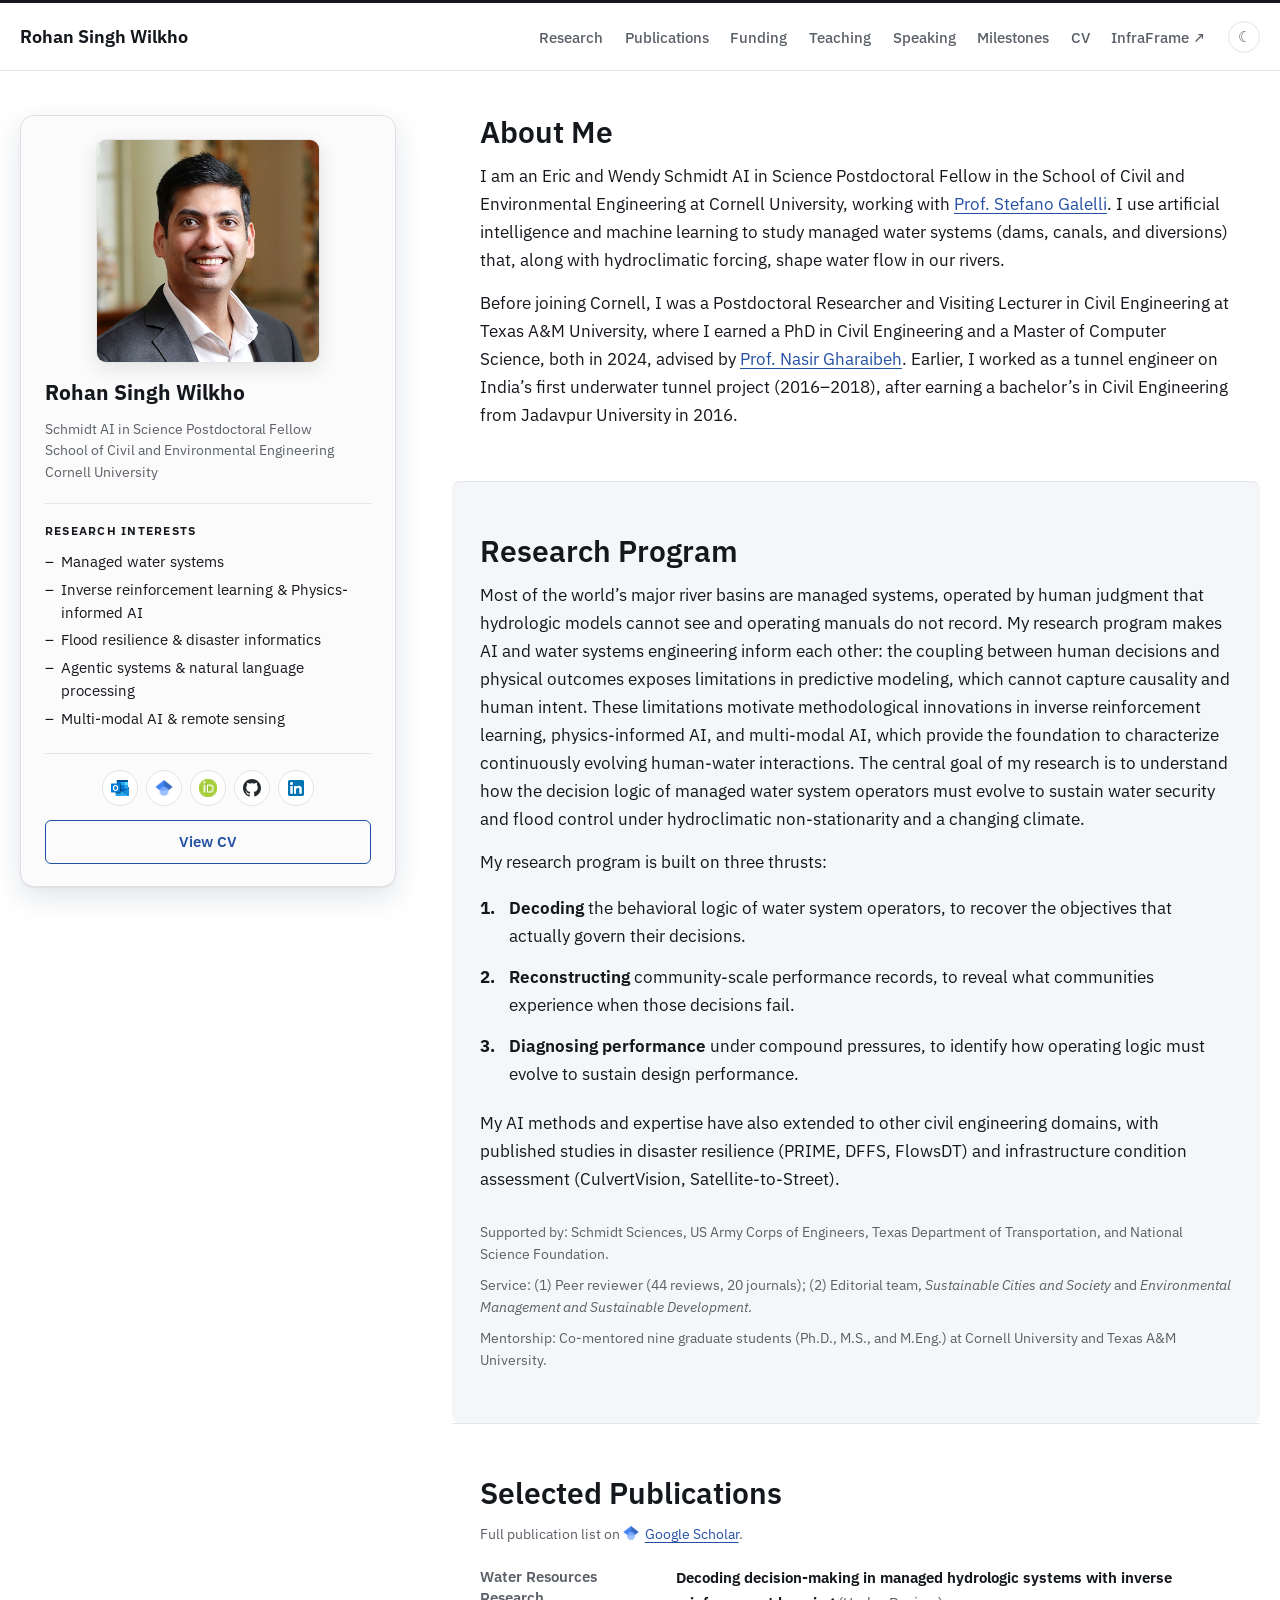
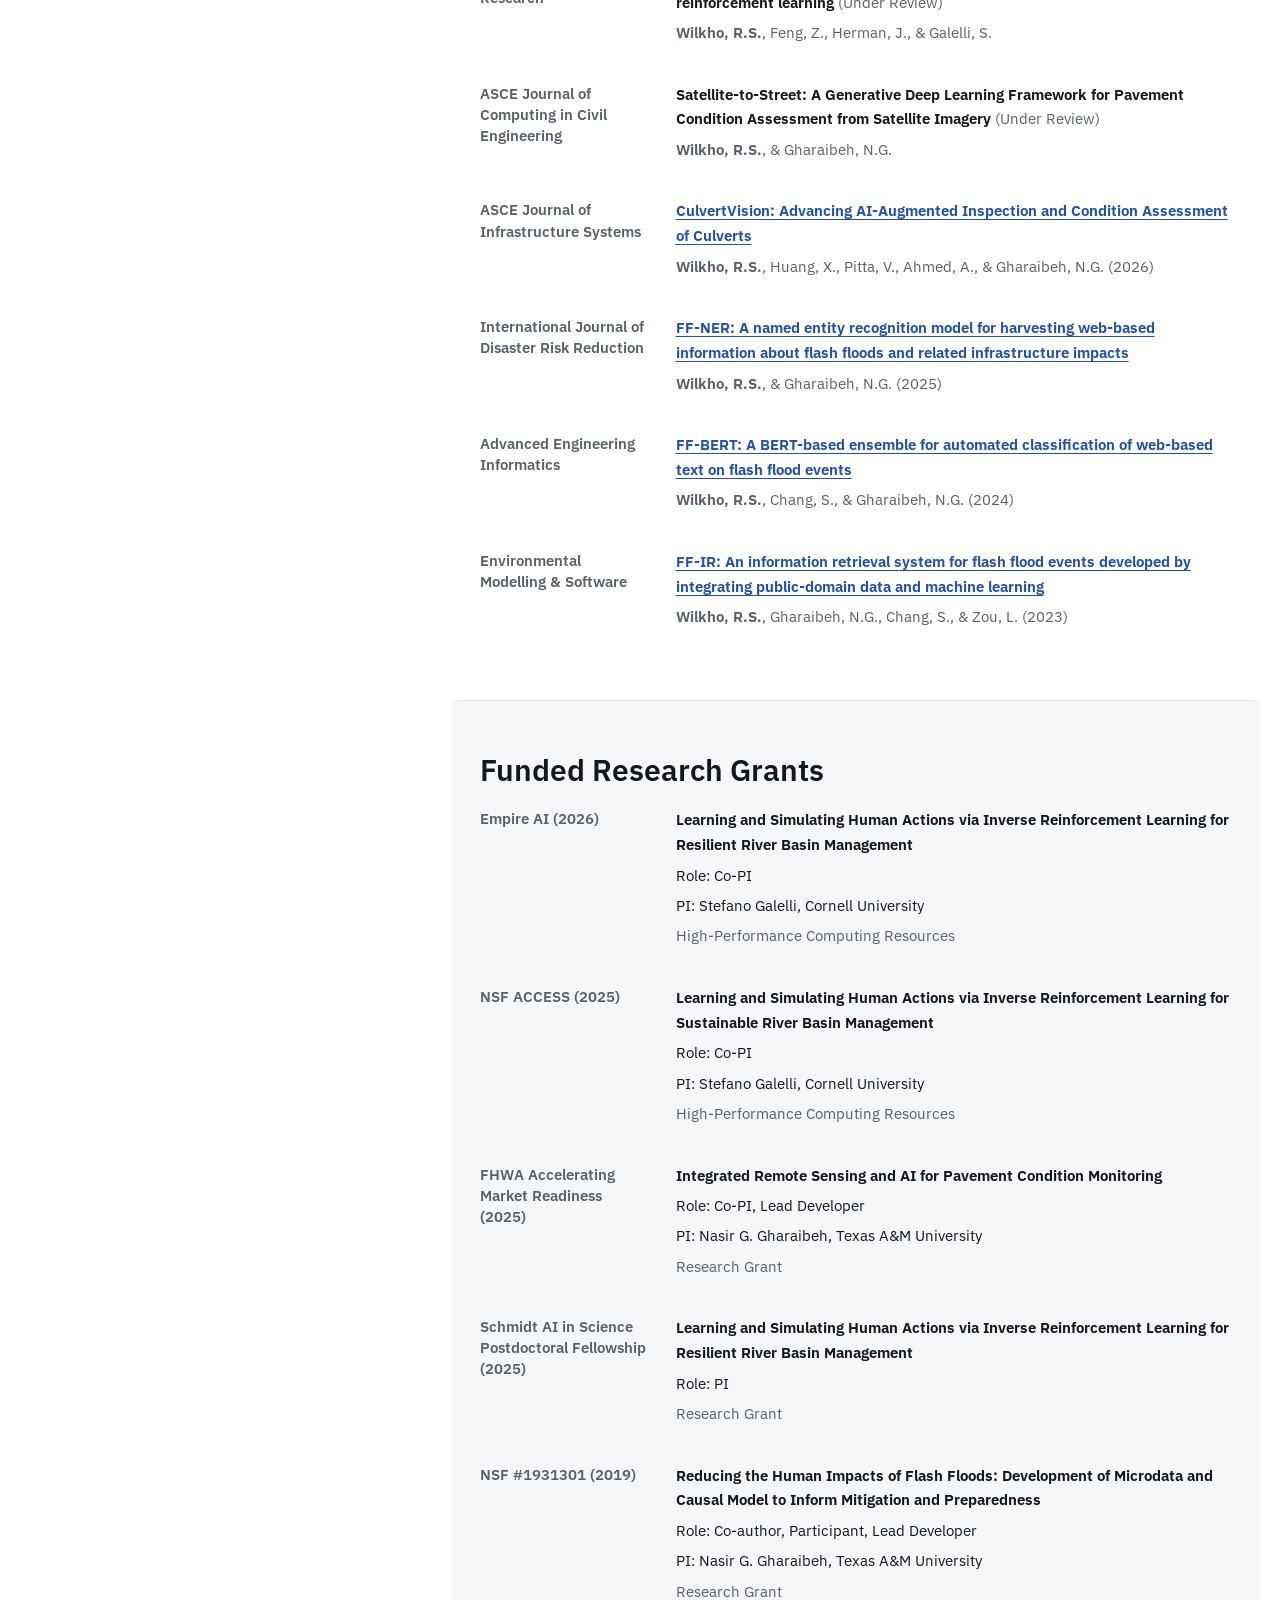
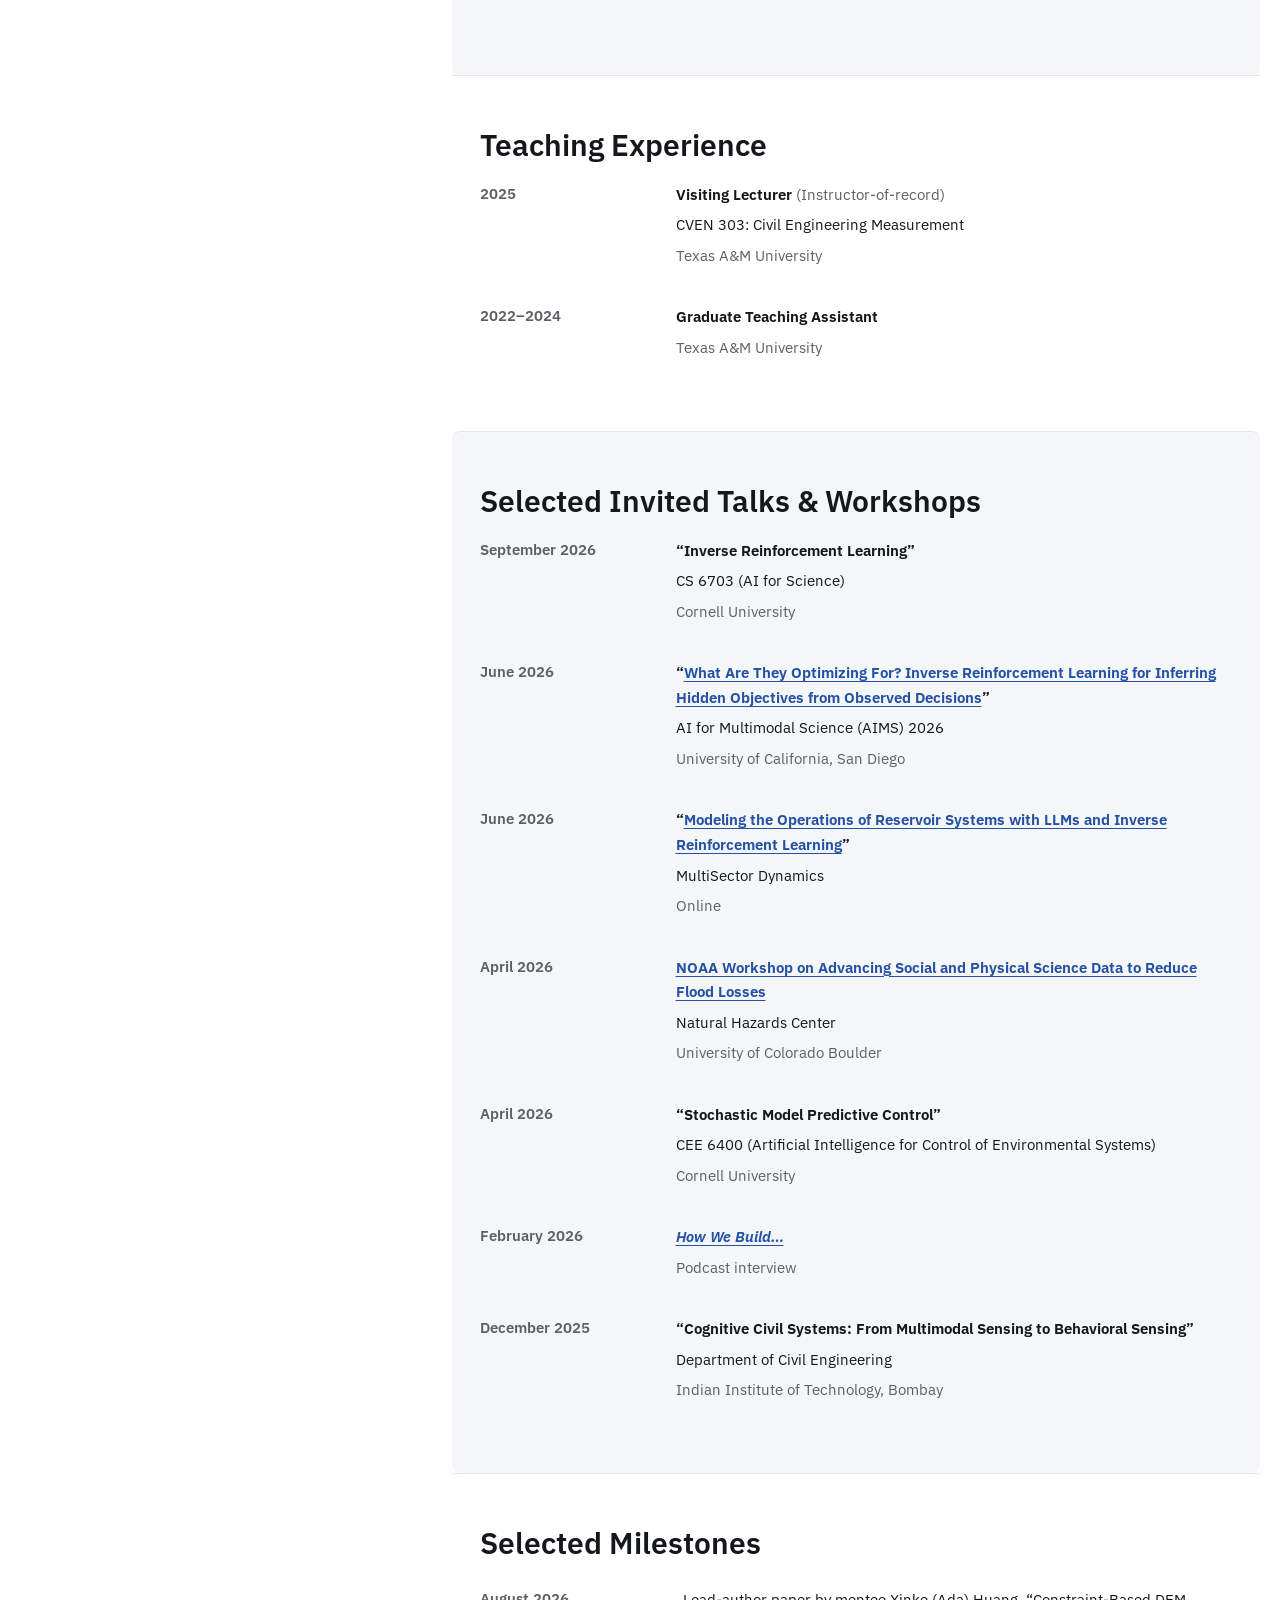
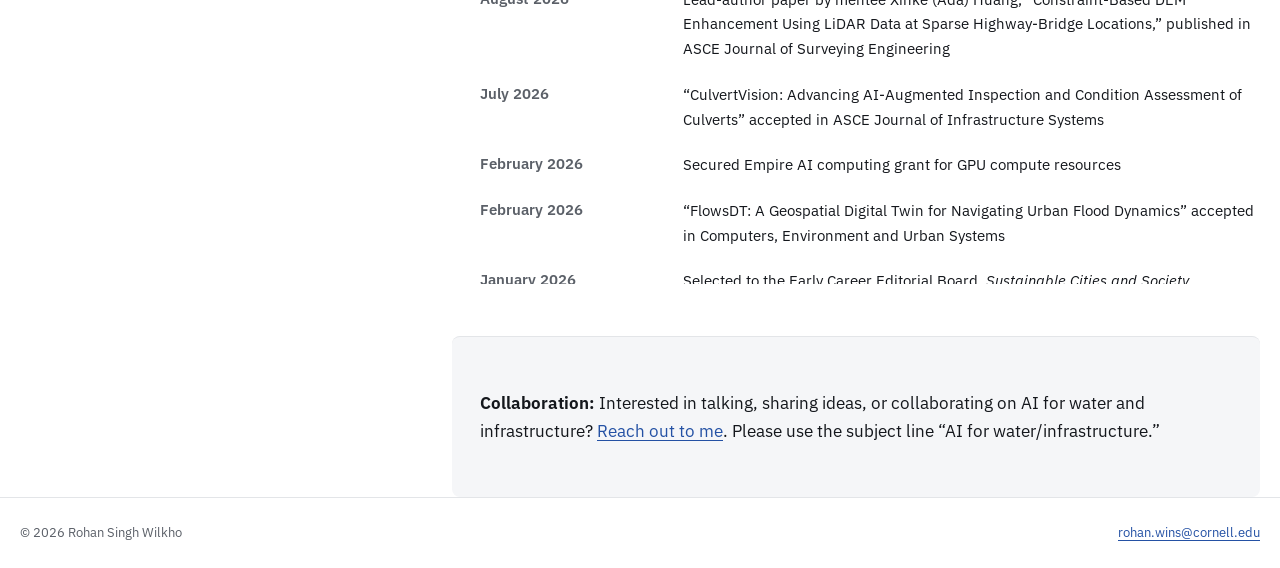
==== index.html @ 7218a6f7 "Website Updated" ====
<!DOCTYPE html>
<html lang="en">
<head>
  <meta charset="utf-8">
  <meta name="viewport" content="width=device-width, initial-scale=1">
  <title>Rohan Singh Wilkho: AI for Managed Water Systems | Cornell University</title>
  <meta name="description" content="Rohan Singh Wilkho, Eric and Wendy Schmidt AI in Science Postdoctoral Fellow at Cornell University. He uses artificial intelligence and machine learning, including inverse reinforcement learning and physics-informed AI, to study managed water systems and reservoir operations.">
  <link rel="canonical" href="https://rohanwilkho.github.io/">
  <meta property="og:type" content="profile">
  <meta property="og:title" content="Rohan Singh Wilkho: AI for Managed Water Systems">
  <meta property="og:description" content="Schmidt AI in Science Postdoctoral Fellow, Cornell University. Decoding the behavioral logic of the world's managed water systems.">
  <meta property="og:url" content="https://rohanwilkho.github.io/">
  <meta property="og:image" content="https://rohanwilkho.github.io/assets/portrait.jpg">
  <link rel="icon" href="assets/favicon.svg" type="image/svg+xml">
  <link rel="preconnect" href="https://fonts.googleapis.com">
  <link rel="preconnect" href="https://fonts.gstatic.com" crossorigin>
  <link href="https://fonts.googleapis.com/css2?family=IBM+Plex+Sans:wght@400;500;600;700&display=swap" rel="stylesheet">
  <link rel="stylesheet" href="styles.css?v=3">
  <script>
    /* Light is the default; apply a saved dark choice before first paint. */
    (function () {
      try {
        if (localStorage.getItem('theme') === 'dark') document.documentElement.setAttribute('data-theme', 'dark');
      } catch (e) {}
    })();
  </script>

  <!-- Highwire Press meta tags for first-author articles -->
  <meta name="citation_author" content="Wilkho, Rohan Singh">
  <meta name="citation_title" content="FF-BERT: A BERT-based ensemble for automated classification of web-based text on flash flood events">
  <meta name="citation_journal_title" content="Advanced Engineering Informatics">
  <meta name="citation_publication_date" content="2024">
  <meta name="citation_doi" content="TODO_DOI_FFBERT">
  <meta name="citation_author" content="Wilkho, Rohan Singh">
  <meta name="citation_title" content="FF-NER: A named entity recognition model for harvesting web-based information about flash floods and related infrastructure impacts">
  <meta name="citation_journal_title" content="International Journal of Disaster Risk Reduction">
  <meta name="citation_publication_date" content="2025">
  <meta name="citation_doi" content="TODO_DOI_FFNER">
  <meta name="citation_author" content="Wilkho, Rohan Singh">
  <meta name="citation_title" content="FF-IR: An information retrieval system for flash flood events developed by integrating public-domain data and machine learning">
  <meta name="citation_journal_title" content="Environmental Modelling &amp; Software">
  <meta name="citation_publication_date" content="2023">
  <meta name="citation_doi" content="TODO_DOI_FFIR">
  <meta name="citation_author" content="Wilkho, Rohan Singh">
  <meta name="citation_title" content="A GIS-based tool for dynamic assessment of community susceptibility to flash flooding">
  <meta name="citation_journal_title" content="Journal of Flood Risk Management">
  <meta name="citation_publication_date" content="2025">
  <meta name="citation_doi" content="TODO_DOI_DFFS">
  <meta name="citation_author" content="Wilkho, Rohan Singh">
  <meta name="citation_title" content="CulvertVision: Advancing AI-Augmented Inspection and Condition Assessment of Culverts">
  <meta name="citation_journal_title" content="Journal of Infrastructure Systems">
  <meta name="citation_publication_date" content="2026">
  <meta name="citation_doi" content="TODO_DOI_CULVERTVISION">

  <script type="application/ld+json">
  {
    "@context": "https://schema.org",
    "@type": "Person",
    "name": "Rohan Singh Wilkho",
    "jobTitle": "Schmidt AI in Science Postdoctoral Fellow",
    "worksFor": {
      "@type": "CollegeOrUniversity",
      "name": "Cornell University",
      "department": "School of Civil and Environmental Engineering"
    },
    "alumniOf": [
      { "@type": "CollegeOrUniversity", "name": "Texas A&M University" },
      { "@type": "CollegeOrUniversity", "name": "Jadavpur University" }
    ],
    "award": ["Schmidt AI in Science Postdoctoral Fellowship (Schmidt Sciences, PI, $160,000)"],
    "email": "mailto:rohan.wins@cornell.edu",
    "url": "https://rohanwilkho.github.io/",
    "image": "https://rohanwilkho.github.io/assets/portrait.jpg",
    "knowsAbout": [
      "managed water systems", "reservoir operations", "inverse reinforcement learning",
      "physics-informed machine learning", "multi-modal AI", "hydroinformatics",
      "water resources engineering", "flood risk management", "disaster informatics",
      "natural language processing", "remote sensing", "computer vision",
      "coupled human-natural systems", "infrastructure asset management", "AI for science"
    ],
    "sameAs": [
      "https://scholar.google.com/citations?user=xesRkUsAAAAJ&hl=en",
      "https://www.linkedin.com/in/rohanswilkho/",
      "https://github.com/RohanSWilkho93",
      "https://orcid.org/0000-0001-6788-9332"
    ]
  }
  </script>
</head>
<body>
  <a class="skip-link" href="#main">Skip to main content</a>

  <header class="site-header">
    <div class="wrap">
      <a class="brand" href="#top">Rohan Singh Wilkho</a>
      <nav class="site-nav" aria-label="Sections">
        <ul>
          <li><a href="#research">Research</a></li>
          <li><a href="#publications">Publications</a></li>
          <li><a href="#funding">Funding</a></li>
          <li><a href="#teaching">Teaching</a></li>
          <li><a href="#talks">Speaking</a></li>
          <li><a href="#news">Milestones</a></li>
          <li><a href="assets/Wilkho_RohanSingh_CV.pdf" target="_blank" rel="noopener">CV</a></li>
          <li><a href="https://www.infraframe.com" target="_blank" rel="noopener">InfraFrame ↗</a></li>
          <li><button class="theme-toggle" id="theme-toggle" type="button" aria-label="Switch to dark theme">☾</button></li>
        </ul>
      </nav>
    </div>
  </header>

  <div class="layout">

    <!-- ================= FIXED PROFILE RAIL ================= -->
    <aside class="sidebar" aria-label="Profile">
      <img class="portrait" src="assets/portrait.jpg" alt="Portrait of Rohan Singh Wilkho">
      <p class="side-name">Rohan Singh Wilkho</p>
      <p class="side-role">Schmidt AI in Science Postdoctoral Fellow<br>School of Civil and Environmental Engineering<br>Cornell University</p>
      <p class="side-h">Research interests</p>
      <ul class="side-list">
        <li>Managed water systems</li>
        <li>Inverse reinforcement learning &amp; Physics-informed AI</li>
        <li>Flood resilience &amp; disaster informatics</li>
        <li>Agentic systems &amp; natural language processing</li>
        <li>Multi-modal AI &amp; remote sensing</li>
      </ul>
      <div class="icon-row" aria-label="Profiles and contact">
        <a class="icon-link" href="mailto:rohan.wins@cornell.edu" aria-label="Email">
          <img src="assets/icons/outlook.png" alt="" width="20" height="20">
        </a>
        <a class="icon-link" href="https://scholar.google.com/citations?user=xesRkUsAAAAJ&amp;hl=en" target="_blank" rel="noopener" aria-label="Google Scholar profile (opens in a new tab)">
          <img src="assets/icons/scholar.png" alt="" width="20" height="20">
        </a>
        <a class="icon-link" href="https://orcid.org/0000-0001-6788-9332" target="_blank" rel="noopener" aria-label="ORCID profile (opens in a new tab)">
          <img src="assets/icons/orcid.png" alt="" width="20" height="20">
        </a>
        <a class="icon-link" href="https://github.com/RohanSWilkho93" target="_blank" rel="noopener" aria-label="GitHub profile (opens in a new tab)">
          <img src="assets/icons/github.svg" alt="" width="20" height="20">
        </a>
        <a class="icon-link" href="https://www.linkedin.com/in/rohanswilkho/" target="_blank" rel="noopener" aria-label="LinkedIn profile (opens in a new tab)">
          <img src="assets/icons/linkedin.png" alt="" width="20" height="20">
        </a>
      </div>
      <a class="btn" href="assets/Wilkho_RohanSingh_CV.pdf" target="_blank" rel="noopener">View CV</a>
    </aside>

    <main id="main">
      <h1 class="visually-hidden">Rohan Singh Wilkho: AI for managed water systems, Cornell University</h1>

    <!-- ================= ABOUT ================= -->
    <section id="about" class="section" aria-labelledby="about-h">
      <div class="wrap">
        <h2 id="about-h">About Me</h2>
        <p>I am an Eric and Wendy Schmidt AI in Science Postdoctoral Fellow in the School of Civil and Environmental Engineering at Cornell University, working with <a href="https://www.duffield.cornell.edu/people/stefano-galelli/" target="_blank" rel="noopener">Prof. Stefano Galelli</a>. I use artificial intelligence and machine learning to study managed water systems (dams, canals, and diversions) that, along with hydroclimatic forcing, shape water flow in our rivers.</p>
        <p style="margin-top:0.9rem">Before joining Cornell, I was a Postdoctoral Researcher and Visiting Lecturer in Civil Engineering at Texas A&amp;M University, where I earned a PhD in Civil Engineering and a Master of Computer Science, both in 2024, advised by <a href="https://engineering.tamu.edu/civil/profiles/ngharaibeh.html" target="_blank" rel="noopener">Prof. Nasir Gharaibeh</a>. Earlier, I worked as a tunnel engineer on India’s first underwater tunnel project (2016–2018), after earning a bachelor&rsquo;s in Civil Engineering from Jadavpur University in 2016.</p>
      </div>
    </section>

    <!-- ================= RESEARCH ================= -->
    <section id="research" class="section section-alt" aria-labelledby="research-h">
      <div class="wrap">
        <h2 id="research-h">Research Program</h2>
        <p>Most of the world’s major river basins are managed systems, operated by human judgment that hydrologic models cannot see and operating manuals do not record. My research program makes AI and water systems engineering inform each other: the coupling between human decisions and physical outcomes exposes limitations in predictive modeling, which cannot capture causality and human intent. These limitations motivate methodological innovations in inverse reinforcement learning, physics-informed AI, and multi-modal AI, which provide the foundation to characterize continuously evolving human-water interactions. The central goal of my research is to understand how the decision logic of managed water system operators must evolve to sustain water security and flood control under hydroclimatic non-stationarity and a changing climate.</p>

        <p style="margin-top:0.9rem">My research program is built on three thrusts:</p>
        <ol class="thrust-list">
          <li><strong>Decoding</strong> the behavioral logic of water system operators, to recover the objectives that actually govern their decisions.</li>
          <li><strong>Reconstructing</strong> community-scale performance records, to reveal what communities experience when those decisions fail.</li>
          <li><strong>Diagnosing performance</strong> under compound pressures, to identify how operating logic must evolve to sustain design performance.</li>
        </ol>

        <p style="margin-top:0.9rem">My AI methods and expertise have also extended to other civil engineering domains, with published studies in disaster resilience (PRIME, DFFS, FlowsDT) and infrastructure condition assessment (CulvertVision, Satellite-to-Street).</p>

        <p class="tag-note" style="margin-top:1.75rem">Supported by: Schmidt Sciences, US Army Corps of Engineers, Texas Department of Transportation, and National Science Foundation.</p>
        <p class="tag-note" style="margin-top:0.5rem">Service: (1) Peer reviewer (44 reviews, 20 journals); (2) Editorial team, <em>Sustainable Cities and Society</em> and <em>Environmental Management and Sustainable Development</em>.</p>
        <p class="tag-note" style="margin-top:0.5rem">Mentorship: Co-mentored nine graduate students (Ph.D., M.S., and M.Eng.) at Cornell University and Texas A&amp;M University.</p>
      </div>
    </section>

    <!-- ================= PUBLICATIONS ================= -->
    <section id="publications" class="section" aria-labelledby="pubs-h">
      <div class="wrap">
        <h2 id="pubs-h">Selected Publications</h2>
        <p class="tag-note">Full publication list on <a href="https://scholar.google.com/citations?user=xesRkUsAAAAJ&amp;hl=en" target="_blank" rel="noopener"><img src="assets/icons/scholar.png" alt="" width="16" height="16" class="inline-icon">Google Scholar</a>.</p>

        <div class="table-wrap">
          <table class="pub-table">
            <caption class="visually-hidden">Selected publications, listed by journal, title, and authors</caption>
            <tbody>
              <tr>
                <th scope="row">Water Resources Research</th>
                <td>
                  <p class="pub-title-line">Decoding decision-making in managed hydrologic systems with inverse reinforcement learning <span class="pub-status-tag">(Under Review)</span></p>
                  <p class="pub-authors-line"><strong>Wilkho, R.S.</strong>, Feng, Z., Herman, J., &amp; Galelli, S.</p>
                </td>
              </tr>
              <tr>
                <th scope="row">ASCE Journal of Computing in Civil Engineering</th>
                <td>
                  <p class="pub-title-line">Satellite-to-Street: A Generative Deep Learning Framework for Pavement Condition Assessment from Satellite Imagery <span class="pub-status-tag">(Under Review)</span></p>
                  <p class="pub-authors-line"><strong>Wilkho, R.S.</strong>, &amp; Gharaibeh, N.G.</p>
                </td>
              </tr>
              <tr>
                <th scope="row">ASCE Journal of Infrastructure Systems</th>
                <td>
                  <p class="pub-title-line"><a href="https://doi.org/10.1061/JITSE4.ISENG-2984" target="_blank" rel="noopener">CulvertVision: Advancing AI-Augmented Inspection and Condition Assessment of Culverts</a></p>
                  <p class="pub-authors-line"><strong>Wilkho, R.S.</strong>, Huang, X., Pitta, V., Ahmed, A., &amp; Gharaibeh, N.G. (2026)</p>
                </td>
              </tr>
              <tr>
                <th scope="row">International Journal of Disaster Risk Reduction</th>
                <td>
                  <p class="pub-title-line"><a href="https://doi.org/10.1016/j.ijdrr.2025.105604" target="_blank" rel="noopener">FF-NER: A named entity recognition model for harvesting web-based information about flash floods and related infrastructure impacts</a></p>
                  <p class="pub-authors-line"><strong>Wilkho, R.S.</strong>, &amp; Gharaibeh, N.G. (2025)</p>
                </td>
              </tr>
              <tr>
                <th scope="row">Advanced Engineering Informatics</th>
                <td>
                  <p class="pub-title-line"><a href="https://doi.org/10.1016/j.aei.2023.102293" target="_blank" rel="noopener">FF-BERT: A BERT-based ensemble for automated classification of web-based text on flash flood events</a></p>
                  <p class="pub-authors-line"><strong>Wilkho, R.S.</strong>, Chang, S., &amp; Gharaibeh, N.G. (2024)</p>
                </td>
              </tr>
              <tr>
                <th scope="row">Environmental Modelling &amp; Software</th>
                <td>
                  <p class="pub-title-line"><a href="https://doi.org/10.1016/j.envsoft.2023.105734" target="_blank" rel="noopener">FF-IR: An information retrieval system for flash flood events developed by integrating public-domain data and machine learning</a></p>
                  <p class="pub-authors-line"><strong>Wilkho, R.S.</strong>, Gharaibeh, N.G., Chang, S., &amp; Zou, L. (2023)</p>
                </td>
              </tr>
            </tbody>
          </table>
        </div>
      </div>
    </section>

    <!-- ================= FUNDING ================= -->
    <section id="funding" class="section section-alt" aria-labelledby="funding-h">
      <div class="wrap">
        <h2 id="funding-h">Funded Research Grants</h2>

        <div class="table-wrap">
          <table class="pub-table">
            <caption class="visually-hidden">Funded research grants, listed by grant, title, role, and type</caption>
            <tbody>
              <tr>
                <th scope="row">Empire AI (2026)</th>
                <td>
                  <p class="pub-title-line">Learning and Simulating Human Actions via Inverse Reinforcement Learning for Resilient River Basin Management</p>
                  <p style="margin-top:0.35rem">Role: Co-PI</p>
                  <p style="margin-top:0.35rem">PI: Stefano Galelli, Cornell University</p>
                  <p class="pub-authors-line">High-Performance Computing Resources</p>
                </td>
              </tr>
              <tr>
                <th scope="row">NSF ACCESS (2025)</th>
                <td>
                  <p class="pub-title-line">Learning and Simulating Human Actions via Inverse Reinforcement Learning for Sustainable River Basin Management</p>
                  <p style="margin-top:0.35rem">Role: Co-PI</p>
                  <p style="margin-top:0.35rem">PI: Stefano Galelli, Cornell University</p>
                  <p class="pub-authors-line">High-Performance Computing Resources</p>
                </td>
              </tr>
              <tr>
                <th scope="row">FHWA Accelerating Market Readiness (2025)</th>
                <td>
                  <p class="pub-title-line">Integrated Remote Sensing and AI for Pavement Condition Monitoring</p>
                  <p style="margin-top:0.35rem">Role: Co-PI, Lead Developer</p>
                  <p style="margin-top:0.35rem">PI: Nasir G. Gharaibeh, Texas A&amp;M University</p>
                  <p class="pub-authors-line">Research Grant</p>
                </td>
              </tr>
              <tr>
                <th scope="row">Schmidt AI in Science Postdoctoral Fellowship (2025)</th>
                <td>
                  <p class="pub-title-line">Learning and Simulating Human Actions via Inverse Reinforcement Learning for Resilient River Basin Management</p>
                  <p style="margin-top:0.35rem">Role: PI</p>
                  <p class="pub-authors-line">Research Grant</p>
                </td>
              </tr>
              <tr>
                <th scope="row">NSF #1931301 (2019)</th>
                <td>
                  <p class="pub-title-line">Reducing the Human Impacts of Flash Floods: Development of Microdata and Causal Model to Inform Mitigation and Preparedness</p>
                  <p style="margin-top:0.35rem">Role: Co-author, Participant, Lead Developer</p>
                  <p style="margin-top:0.35rem">PI: Nasir G. Gharaibeh, Texas A&amp;M University</p>
                  <p class="pub-authors-line">Research Grant</p>
                </td>
              </tr>
            </tbody>
          </table>
        </div>
      </div>
    </section>

    <!-- ================= TEACHING ================= -->
    <section id="teaching" class="section" aria-labelledby="teach-h">
      <div class="wrap">
        <h2 id="teach-h">Teaching Experience</h2>

        <div class="table-wrap">
          <table class="pub-table">
            <caption class="visually-hidden">Teaching experience, listed by year, course, and role</caption>
            <tbody>
              <tr>
                <th scope="row">2025</th>
                <td>
                  <p class="pub-title-line">Visiting Lecturer <span class="pub-status-tag">(Instructor-of-record)</span></p>
                  <p style="margin-top:0.35rem">CVEN 303: Civil Engineering Measurement</p>
                  <p class="pub-authors-line">Texas A&amp;M University</p>
                </td>
              </tr>
              <tr>
                <th scope="row">2022–2024</th>
                <td>
                  <p class="pub-title-line">Graduate Teaching Assistant</p>
                  <p class="pub-authors-line">Texas A&amp;M University</p>
                </td>
              </tr>
            </tbody>
          </table>
        </div>
      </div>
    </section>

    <!-- ================= INVITED TALKS ================= -->
    <section id="talks" class="section section-alt" aria-labelledby="talks-h">
      <div class="wrap">
        <h2 id="talks-h">Selected Invited Talks &amp; Workshops</h2>

        <div class="table-wrap">
          <table class="pub-table">
            <caption class="visually-hidden">Invited talks and podcast appearances, listed by month, year, title, context, and venue</caption>
            <tbody>
              <tr>
                <th scope="row">September 2026</th>
                <td>
                  <p class="pub-title-line">“Inverse Reinforcement Learning”</p>
                  <p style="margin-top:0.35rem">CS 6703 (AI for Science)</p>
                  <p class="pub-authors-line">Cornell University</p>
                </td>
              </tr>
              <tr>
                <th scope="row">June 2026</th>
                <td>
                  <p class="pub-title-line">“<a href="https://aims-2026.vercel.app/" target="_blank" rel="noopener">What Are They Optimizing For? Inverse Reinforcement Learning for Inferring Hidden Objectives from Observed Decisions</a>”</p>
                  <p style="margin-top:0.35rem">AI for Multimodal Science (AIMS) 2026</p>
                  <p class="pub-authors-line">University of California, San Diego</p>
                </td>
              </tr>
              <tr>
                <th scope="row">June 2026</th>
                <td>
                  <p class="pub-title-line">“<a href="https://doi.org/10.57931/3375561" target="_blank" rel="noopener">Modeling the Operations of Reservoir Systems with LLMs and Inverse Reinforcement Learning</a>”</p>
                  <p style="margin-top:0.35rem">MultiSector Dynamics</p>
                  <p class="pub-authors-line">Online</p>
                </td>
              </tr>
              <tr>
                <th scope="row">April 2026</th>
                <td>
                  <p class="pub-title-line"><a href="https://hazards.colorado.edu/news/center-news/becoming-flood-fluent" target="_blank" rel="noopener">NOAA Workshop on Advancing Social and Physical Science Data to Reduce Flood Losses</a></p>
                  <p style="margin-top:0.35rem">Natural Hazards Center</p>
                  <p class="pub-authors-line">University of Colorado Boulder</p>
                </td>
              </tr>
              <tr>
                <th scope="row">April 2026</th>
                <td>
                  <p class="pub-title-line">“Stochastic Model Predictive Control”</p>
                  <p style="margin-top:0.35rem">CEE 6400 (Artificial Intelligence for Control of Environmental Systems)</p>
                  <p class="pub-authors-line">Cornell University</p>
                </td>
              </tr>
              <tr>
                <th scope="row">February 2026</th>
                <td>
                  <p class="pub-title-line"><em><a href="https://www.youtube.com/watch?v=ojumqvlHa8A" target="_blank" rel="noopener">How We Build&hellip;</a></em></p>
                  <p class="pub-authors-line">Podcast interview</p>
                </td>
              </tr>
              <tr>
                <th scope="row">December 2025</th>
                <td>
                  <p class="pub-title-line">“Cognitive Civil Systems: From Multimodal Sensing to Behavioral Sensing”</p>
                  <p style="margin-top:0.35rem">Department of Civil Engineering</p>
                  <p class="pub-authors-line">Indian Institute of Technology, Bombay</p>
                </td>
              </tr>
            </tbody>
          </table>
        </div>
      </div>
    </section>

    <!-- ================= NEWS ================= -->
    <section id="news" class="section" aria-labelledby="news-h">
      <div class="wrap">
        <h2 id="news-h">Selected Milestones</h2>
        <div class="scroll-table" role="region" aria-label="News, scrollable" tabindex="0">
          <table class="pub-table news-table">
            <caption class="visually-hidden">News, listed by month and year, most recent first</caption>
            <tbody>
              <tr><th scope="row">August 2026</th><td>Lead-author paper by mentee Xinke (Ada) Huang, “Constraint-Based DEM Enhancement Using LiDAR Data at Sparse Highway-Bridge Locations,” published in ASCE Journal of Surveying Engineering</td></tr>
              <tr><th scope="row">July 2026</th><td>“CulvertVision: Advancing AI-Augmented Inspection and Condition Assessment of Culverts” accepted in ASCE Journal of Infrastructure Systems</td></tr>
              <tr><th scope="row">February 2026</th><td>Secured Empire AI computing grant for GPU compute resources</td></tr>
              <tr><th scope="row">February 2026</th><td>“FlowsDT: A Geospatial Digital Twin for Navigating Urban Flood Dynamics” accepted in Computers, Environment and Urban Systems</td></tr>
              <tr><th scope="row">January 2026</th><td>Selected to the Early Career Editorial Board, <em>Sustainable Cities and Society</em></td></tr>
              <tr><th scope="row">November 2025</th><td>Secured NSF ACCESS computing grant for GPU compute resources</td></tr>
              <tr><th scope="row">November 2025</th><td>Road-Lens (InfraFrame) awarded FHWA Accelerating Market Readiness grant</td></tr>
              <tr><th scope="row">October 2025</th><td>Began Schmidt AI in Science Postdoctoral Fellowship, Cornell University</td></tr>
              <tr><th scope="row">March 2025</th><td>“FF-NER: A named entity recognition model for harvesting web-based information about flash floods and related infrastructure impacts” accepted in International Journal of Disaster Risk Reduction</td></tr>
              <tr><th scope="row">November 2024</th><td>“A GIS-based tool for dynamic assessment of community susceptibility to flash flooding” accepted in Journal of Flood Risk Management</td></tr>
              <tr><th scope="row">October 2024</th><td>“PRIME: A CyberGIS Platform for Resilience Inference Measurement and Enhancement” accepted in Computers, Environment and Urban Systems</td></tr>
              <tr><th scope="row">August 2024</th><td>PhD in Civil Engineering, Texas A&amp;M University</td></tr>
              <tr><th scope="row">May 2024</th><td>Master of Computer Science, Texas A&amp;M University</td></tr>
              <tr><th scope="row">April 2024</th><td>1st runner-up, 3MT Thesis Competition, Zachry Department of Civil and Environmental Engineering, Texas A&amp;M University</td></tr>
              <tr><th scope="row">December 2023</th><td>“FF-BERT: A BERT-based ensemble for automated classification of web-based text on flash flood events” accepted in Advanced Engineering Informatics</td></tr>
              <tr><th scope="row">September 2023</th><td>“Predicting Flash Flood Economic Damage at the Community Scale: Empirical Zero-Inflated Model with Semicontinuous Data” accepted in ASCE Natural Hazards Review</td></tr>
              <tr><th scope="row">June 2023</th><td>“FF-IR: An information retrieval system for flash flood events developed by integrating public-domain data and machine learning” accepted in Environmental Modelling &amp; Software</td></tr>
              <tr><th scope="row">May 2023</th><td>“Environmental, climatic, and situational factors influencing the probability of fatality or injury occurrence in flash flooding: a rare event logistic regression predictive model” accepted in Natural Hazards</td></tr>
              <tr><th scope="row">May 2023</th><td>1st runner-up, Association of State Flood Plain Managers 2023 Student Paper Competition</td></tr>
              <tr><th scope="row">April 2023</th><td>Montgomery Award (Texas A&amp;M University&rsquo;s university-wide honor for graduate student leadership and scholarship, selected from a highly competitive pool), Graduate and Professional School</td></tr>
            </tbody>
          </table>
        </div>
      </div>
    </section>

    <!-- ================= COLLABORATION ================= -->
    <section class="section section-alt">
      <div class="wrap">
        <p><strong>Collaboration:</strong> Interested in talking, sharing ideas, or collaborating on AI for water and infrastructure? <a href="mailto:rohan.wins@cornell.edu?subject=AI%20for%20water%2Finfrastructure">Reach out to me</a>. Please use the subject line &ldquo;AI for water/infrastructure.&rdquo;</p>
      </div>
    </section>

    </main>
  </div>

  <footer class="site-footer">
    <div class="wrap">
      <p>© 2026 Rohan Singh Wilkho</p>
      <p><a href="mailto:rohan.wins@cornell.edu">rohan.wins@cornell.edu</a></p>
    </div>
  </footer>

  <script>
    /* Dark-mode toggle. Light is the default; the choice persists across visits. */
    (function () {
      var btn = document.getElementById('theme-toggle');
      if (!btn) return;
      function paint() {
        var dark = document.documentElement.getAttribute('data-theme') === 'dark';
        btn.textContent = dark ? '☀' : '☾';
        btn.setAttribute('aria-label', dark ? 'Switch to light theme' : 'Switch to dark theme');
      }
      btn.addEventListener('click', function () {
        var dark = document.documentElement.getAttribute('data-theme') === 'dark';
        if (dark) document.documentElement.removeAttribute('data-theme');
        else document.documentElement.setAttribute('data-theme', 'dark');
        try { localStorage.setItem('theme', dark ? 'light' : 'dark'); } catch (e) {}
        paint();
      });
      paint();
    })();
  </script>
</body>
</html>
---- styles.css ----
/* ==========================================================================
   Rohan Singh Wilkho — academic portfolio
   Technical minimalist: pure white/near-black + one institutional-blue accent.
   IBM Plex Sans throughout (display and body share one family, two weights).
   Light is the default; dark applies only via the visitor's explicit toggle.
   ========================================================================== */

:root {
  --bg: #FFFFFF;
  --bg-alt: #F5F6F8;
  --ink: #14171C;             /* body: near-black, not navy-tinted */
  --ink-soft: #5B6068;
  --navy: #14171C;            /* headings/structure: same near-black as ink — monochrome by design */
  --link: #2451A4;            /* the one accent color, used for links */
  --accent: #2451A4;          /* institutional blue — the single color note on an otherwise monochrome page */
  --accent-soft: #E9EEF7;
  --rule: #E3E5E8;
  --card: #FBFBFB;
  --teal: #14171C;            /* profile-card name: bold near-black, not a separate color */
  --card-border: #DDE0E4;
  --shadow: 0 1px 3px rgba(20, 23, 28, 0.06);
  --shadow-lg: 0 6px 20px rgba(20, 23, 28, 0.10);
  --serif: "IBM Plex Sans", "Segoe UI", -apple-system, "Helvetica Neue", Arial, sans-serif;
  --sans: "IBM Plex Sans", "Segoe UI", -apple-system, "Helvetica Neue", Arial, sans-serif;
}

/* Dark theme — applied only by the visitor's explicit toggle; light is the default. */
:root[data-theme="dark"] {
  --bg: #101720;
  --bg-alt: #17212C;
  --ink: #E5E7E4;
  --ink-soft: #A9B4BF;
  --navy: #EDEDEA;            /* headings/structure: near-white, same monochrome-plus-accent logic as light mode */
  --link: #7FA8E0;
  --accent: #7FA8E0;          /* institutional blue, lightened for contrast on a dark card */
  --accent-soft: #1D2B3A;
  --rule: #263344;
  --card: #17212C;
  --wash: #1B2836;
  --teal: #EDEDEA;            /* profile-card name: bold near-white, matching navy/ink */
  --card-border: #35496073;
  --shadow: none;
  --shadow-lg: 0 6px 24px rgba(0, 0, 0, 0.5);
}

* { margin: 0; padding: 0; box-sizing: border-box; }

html { scroll-behavior: smooth; }

body {
  font-family: var(--sans);
  font-size: 1.0625rem;
  line-height: 1.65;
  color: var(--ink);
  background: var(--bg);
  -webkit-font-smoothing: antialiased;
}

/* ------------------------------------------------------------------ type */

h1, h2, h3 { font-family: var(--serif); font-weight: 600; line-height: 1.15; color: var(--navy); }

h1 { font-size: clamp(2rem, 5.5vw, 3.4rem); letter-spacing: -0.015em; }
h2 { font-size: clamp(1.45rem, 3vw, 1.9rem); margin-bottom: 0.75rem; }
h3 { font-size: 1.18rem; margin-bottom: 0.4rem; }

p { max-width: 70ch; }

a { color: var(--link); text-decoration-thickness: 1px; text-underline-offset: 3px; }
a:hover { text-decoration-thickness: 2px; }
a:focus-visible, button:focus-visible, summary:focus-visible {
  outline: 3px solid var(--accent);
  outline-offset: 3px;
  border-radius: 2px;
}

strong { font-weight: 650; }

::selection { background: var(--accent); color: var(--bg); }

/* ------------------------------------------------------------ skip link */

.skip-link {
  position: absolute;
  left: -9999px;
  top: 0;
  background: var(--accent);
  color: #fff;
  padding: 0.6rem 1rem;
  z-index: 100;
}
.skip-link:focus { left: 0.5rem; top: 0.5rem; }

/* ---------------------------------------------------------------- layout */

.wrap { max-width: 62rem; margin: 0 auto; padding: 0 1.25rem; }

/* header + nav */

.site-header {
  position: sticky;
  top: 0;
  z-index: 50;
  border-top: 3px solid var(--navy);   /* institutional hairline, university-press style */
  border-bottom: 1px solid var(--rule);
  background: var(--bg);
}

/* anchor targets land below the sticky bar */
section[id], footer[id] { scroll-margin-top: 4.5rem; }
.site-header .wrap {
  max-width: 83rem;   /* matches .layout so the brand name lines up with the sidebar's left edge */
  display: flex;
  flex-wrap: wrap;
  align-items: baseline;
  justify-content: space-between;
  gap: 0.5rem 1.5rem;
  padding-top: 1.1rem;
  padding-bottom: 1.1rem;
}
.brand {
  font-family: var(--serif);
  font-size: 1.15rem;
  font-weight: 650;
  color: var(--navy);
  text-decoration: none;
  white-space: nowrap;
}
.brand:hover { color: var(--link); }

.site-nav ul {
  display: flex;
  flex-wrap: wrap;
  align-items: center;
  gap: 0.25rem 1.35rem;
  list-style: none;
}

.theme-toggle {
  background: none;
  border: 1px solid var(--rule);
  border-radius: 999px;
  width: 2rem;
  height: 2rem;
  line-height: 1;
  cursor: pointer;
  color: var(--ink-soft);
  font-size: 0.95rem;
  display: grid;
  place-items: center;
}
.theme-toggle:hover { color: var(--navy); border-color: var(--navy); }

.site-nav a {
  color: var(--ink-soft);
  text-decoration: none;
  font-size: 0.95rem;
  font-weight: 500;
}
.site-nav a:hover { color: var(--navy); }
.site-nav a[aria-current="page"] {
  color: var(--navy);
  font-weight: 650;
  border-bottom: 2px solid var(--navy);
  padding-bottom: 2px;
}

/* ------------------------------------------- two-column layout with fixed rail */

.layout {
  max-width: 83rem;
  margin: 0 auto;
  padding: 0 1.25rem;
  display: grid;
  grid-template-columns: 23.5rem minmax(0, 1fr);
  gap: 3.5rem;
  align-items: start;
}
.layout .wrap { max-width: none; padding: 0; }
.layout .section, .layout .hero { padding-left: 1.75rem; padding-right: 1.75rem; }
.layout main p { max-width: none; }   /* let prose run the full column width, matching headings and section backgrounds */
.layout .section-alt { border-radius: 8px; }

.sidebar {
  position: sticky;
  top: 5.25rem;                 /* clears the sticky header */
  margin-top: 2.75rem;
  margin-bottom: 2.75rem;       /* matches the header-to-box gap, mirrored before the footer */
  padding: 1.4rem 1.5rem;   /* top and bottom padding equal, by design */
  background: var(--card);
  border: 1.5px solid var(--card-border);
  border-radius: 14px;
  box-shadow: 0 1px 2px rgba(20, 48, 74, 0.06), 0 10px 28px rgba(20, 48, 74, 0.13);
}
.sidebar .portrait { display: block; max-width: 14rem; margin: 0 auto; }
.side-name {
  font-family: var(--serif);
  font-size: 1.3rem;
  font-weight: 700;
  color: var(--teal);
  margin-top: 0.85rem;
}
.side-role { font-size: 0.9rem; color: var(--ink-soft); line-height: 1.5; margin-top: 0.45rem; }
.side-h {
  font-size: 0.78rem;
  font-weight: 650;
  letter-spacing: 0.1em;
  text-transform: uppercase;
  color: var(--navy);
  margin-top: 1.3rem;
  padding-top: 1rem;
  border-top: 1px solid var(--rule);
}
.side-list { list-style: none; margin-top: 0.4rem; font-size: 0.93rem; line-height: 1.55; }
.side-list li {
  position: relative;
  padding: 0.15rem 0 0.15rem 1rem;   /* wrapped lines hang-indent under the text, not the marker */
}
.side-list li::before {
  content: "–";
  position: absolute;
  left: 0;
  color: var(--navy);
}

.icon-row {
  display: flex;
  flex-wrap: wrap;
  justify-content: center;
  gap: 0.55rem;
  margin-top: 1.3rem;
  padding-top: 1rem;
  border-top: 1px solid var(--rule);
}
.icon-link {
  display: grid;
  place-items: center;
  width: 2.2rem;
  height: 2.2rem;
  border-radius: 999px;
  border: 1px solid var(--rule);
  color: var(--ink-soft);
  background: var(--bg);
}
.icon-link img { width: 1.15rem; height: 1.15rem; object-fit: contain; display: block; }
.icon-link:hover { background: var(--accent-soft); border-color: var(--teal); }
.sidebar .btn {
  display: block;
  text-align: center;
  width: 100%;
  margin-top: 0.9rem;
}

@media (max-width: 68rem) {
  .layout { display: block; }
  .sidebar { position: static; margin-top: 0; margin-bottom: 2rem; }
  .sidebar .portrait { max-width: 9.5rem; }
  .layout .section, .layout .hero { padding-left: 1rem; padding-right: 1rem; }
}

/* main sections */

main { display: block; }
.section { padding: 3.25rem 0; }
/* the first section's top starts level with the sidebar's own top edge, not the taller default */
.layout main > section:first-of-type { padding-top: 2.75rem; }
.section + .section { border-top: 1px solid var(--rule); }
.section-alt { background: var(--bg-alt); }

.lede { font-size: 1.15rem; color: var(--ink-soft); }

/* ------------------------------------------------------------------ hero */

.hero { padding: 4.5rem 0 3.5rem; }
.hero-grid {
  display: grid;
  grid-template-columns: 1fr;
  gap: 2.5rem;
  align-items: start;
}
@media (min-width: 46rem) {
  .hero-grid { grid-template-columns: 1fr 15rem; }
}
.hero .role {
  font-size: 1rem;
  font-weight: 550;
  color: var(--ink-soft);
  margin: 0.35rem 0 1.6rem;
}
.hero h1 { max-width: 21ch; margin-bottom: 1.25rem; }
.hero h1 em { font-style: normal; color: var(--accent); }
.hero .lede { margin-bottom: 1.75rem; }

.portrait {
  width: 100%;
  max-width: 15rem;
  aspect-ratio: 1 / 1;
  object-fit: cover;
  border-radius: 10px;
  border: 1px solid var(--rule);
  background: var(--bg-alt);
  box-shadow: var(--shadow-lg);
}

/* proof chips */

.proof {
  display: flex;
  flex-wrap: wrap;
  gap: 0.55rem;
  list-style: none;
  margin-bottom: 1.9rem;
}
.proof li {
  font-size: 0.9rem;
  font-weight: 550;
  padding: 0.42rem 0.85rem;
  border: 1px solid var(--rule);
  border-radius: 999px;
  background: var(--card);
  box-shadow: var(--shadow);
}
.proof li.key { border-color: var(--accent); color: var(--accent); }

/* quick links row */

.quick-links {
  display: flex;
  flex-wrap: wrap;
  gap: 0.5rem 1.4rem;
  list-style: none;
  font-size: 0.95rem;
}

/* institution row */

.inst-row {
  color: var(--ink-soft);
  font-size: 0.9rem;
  letter-spacing: 0.04em;
  border-top: 1px solid var(--rule);
  padding-top: 1.4rem;
  margin-top: 0.5rem;
}
.inst-row span { white-space: nowrap; }
.inst-row .sep { color: var(--rule); padding: 0 0.45rem; }

/* ------------------------------------------------------------------ news */

.news { list-style: none; }
.news li {
  display: grid;
  grid-template-columns: 7.5rem 1fr;
  gap: 1.25rem;
  padding: 0.8rem 0;
  border-bottom: 1px solid var(--rule);
}
.news li:last-child { border-bottom: none; }
.news time, .news .when {
  color: var(--ink-soft);
  font-size: 0.9rem;
  font-variant-numeric: tabular-nums;
  padding-top: 0.1rem;
}
@media (max-width: 34rem) {
  .news li { grid-template-columns: 1fr; gap: 0.15rem; }
}

/* ---------------------------------------------------------------- thrusts */

.thrusts { display: grid; gap: 1.5rem; margin-top: 1.5rem; }
@media (min-width: 46rem) { .thrusts.cols { grid-template-columns: repeat(3, 1fr); } }

.thrust {
  background: var(--card);
  border: 1px solid var(--rule);
  border-radius: 8px;
  padding: 1.5rem 1.4rem;
  box-shadow: var(--shadow);
}
.thrust h3 { margin-bottom: 0.6rem; }
.thrust p { font-size: 0.98rem; }
.thrust .num {
  font-family: var(--serif);
  color: var(--accent);
  font-size: 0.95rem;
  font-weight: 650;
  display: block;
  margin-bottom: 0.6rem;
}

.systems {
  margin-top: 0.9rem;
  font-size: 0.88rem;
  color: var(--ink-soft);
}

/* ------------------------------------------------------------ evidence line */

.evidence {
  font-size: 0.92rem;
  color: var(--ink-soft);
  border-left: 3px solid var(--accent);
  padding-left: 0.9rem;
  margin-top: 1rem;
}

/* --------------------------------------------------------------- diagram */

.diagram-wrap { margin: 2rem 0 0.5rem; overflow-x: auto; }
.diagram-wrap svg { display: block; width: 100%; height: auto; max-width: 56rem; margin: 0 auto; }

/* ---------------------------------------------------------------- tables */

.table-wrap { overflow-x: auto; margin-top: 1.25rem; }
table {
  border-collapse: collapse;
  width: 100%;
  font-size: 0.95rem;
  background: var(--card);
  border: 1px solid var(--rule);
  border-radius: 8px;
}
caption {
  caption-side: top;
  text-align: left;
  font-weight: 650;
  padding-bottom: 0.6rem;
}
th, td { text-align: left; padding: 0.65rem 0.9rem; border-bottom: 1px solid var(--rule); vertical-align: top; }
thead th { background: var(--bg-alt); font-size: 0.85rem; letter-spacing: 0.05em; text-transform: uppercase; color: var(--ink-soft); }
tbody tr:last-child td { border-bottom: none; }

/* -------------------------------------------------- selected publications table */

.inline-icon { width: 1rem; height: 1rem; vertical-align: -2px; margin-right: 0.35rem; }

.pub-table {
  width: 100%;
  border-collapse: collapse;
  background: none;
  border: none;
  border-radius: 0;
  font-size: 0.94rem;
}
.pub-table th, .pub-table td {
  border: none;
  background: none;
  padding: 1.15rem 0;
  vertical-align: top;
  text-align: left;
}
.pub-table th {
  width: 26%;
  padding-right: 1.75rem;
  font-weight: 600;
  font-style: normal;
  line-height: 1.4;
  color: var(--ink-soft);
}
.pub-table tr:first-child th, .pub-table tr:first-child td { padding-top: 0; }
.pub-title-line { font-weight: 650; }
.pub-status-tag { font-weight: 400; color: var(--ink-soft); }
.pub-authors-line { margin-top: 0.35rem; color: var(--ink-soft); }

@media (max-width: 34rem) {
  .pub-table, .pub-table tbody, .pub-table tr, .pub-table th, .pub-table td { display: block; width: 100%; }
  .pub-table th { padding-bottom: 0.3rem; }
  .pub-table td { padding-top: 0; }
}

/* scrollable long tables (Publications, Funding, Talks, News) — page itself never scrolls to show them.
   Flush left/right: the left column starts at the section's own text edge,
   and the scrollbar sits at the section's true right edge — no boxed border.
   max-height is fixed to the height of three rows of the Publications table, so every
   scrollable table opens to that same visible height regardless of its own row count or density. */
.scroll-table {
  max-height: 19.2rem;
  overflow-y: auto;
  margin-top: 1rem;
  margin-right: -1.75rem;   /* pokes through the section's own side padding so the scrollbar reaches the true column edge */
}
.news-table th, .news-table td { padding: 0.65rem 0; font-size: 0.94rem; }
/* left column matches the same 26% width as the Publications/Teaching tables, for consistency */
.news-table tr:first-child th, .news-table tr:first-child td { padding-top: 0.65rem; }
.news-table tr:last-child th, .news-table tr:last-child td { padding-bottom: 0.65rem; }

/* ----------------------------------------------------------- publications */

.pub-group { margin-top: 2rem; }
.pub-list { list-style: none; }
.pub {
  padding: 1.05rem 0;
  border-bottom: 1px solid var(--rule);
  max-width: 75ch;
}
.pub:last-child { border-bottom: none; }
.pub .authors { display: block; }
.pub .title { font-weight: 650; }
.pub .venue { font-style: italic; }
.pub .meta {
  display: flex;
  flex-wrap: wrap;
  gap: 0.4rem 1rem;
  margin-top: 0.35rem;
  font-size: 0.88rem;
  color: var(--ink-soft);
  align-items: center;
}
.badge {
  display: inline-block;
  font-size: 0.78rem;
  font-weight: 600;
  padding: 0.1rem 0.55rem;
  border-radius: 999px;
  border: 1px solid var(--rule);
  color: var(--ink-soft);
  background: var(--bg-alt);
}
.badge.status { border-color: var(--ink-soft); }
.badge.cite { border-color: var(--accent); color: var(--accent); background: transparent; }

.pub details { margin-top: 0.5rem; font-size: 0.85rem; }
.pub summary { cursor: pointer; color: var(--ink-soft); width: fit-content; }
.pub pre {
  margin-top: 0.5rem;
  padding: 0.9rem;
  background: var(--bg-alt);
  border: 1px solid var(--rule);
  border-radius: 6px;
  overflow-x: auto;
  font-size: 0.8rem;
  line-height: 1.5;
}

.downloads {
  display: flex;
  flex-wrap: wrap;
  gap: 0.75rem;
  margin-top: 1rem;
}
.btn {
  display: inline-block;
  padding: 0.55rem 1.1rem;
  border: 1.5px solid var(--accent);
  border-radius: 6px;
  color: var(--accent);
  text-decoration: none;
  font-weight: 600;
  font-size: 0.92rem;
  background: transparent;
}
.btn:hover { background: var(--accent); color: var(--bg); }
.btn.primary { background: var(--accent); color: var(--bg); }
.btn.primary:hover { filter: brightness(1.08); }

/* ----------------------------------------------------------------- lists */

/* numbered research thrusts — visible numerals, no dividers between items */
.thrust-list { list-style: none; counter-reset: thrust; margin-top: 0.75rem; }
.thrust-list li {
  counter-increment: thrust;
  position: relative;
  padding: 0.4rem 0 0.4rem 1.8rem;
  max-width: 75ch;
}
.thrust-list li::before {
  content: counter(thrust) ".";
  position: absolute;
  left: 0;
  font-weight: 700;
  color: var(--navy);
}

.plain-list { list-style: none; }
.plain-list > li { padding: 0.55rem 0; border-bottom: 1px solid var(--rule); max-width: 75ch; }
.plain-list > li:last-child { border-bottom: none; }

.tag-note { font-size: 0.85rem; color: var(--ink-soft); }

.upcoming {
  font-size: 0.78rem;
  font-weight: 650;
  color: var(--accent);
  letter-spacing: 0.07em;
  text-transform: uppercase;
}

/* ------------------------------------------------------------------ misc */

.highlight-stat {
  color: var(--accent);
  font-weight: 700;
}

.callout {
  background: var(--accent-soft);
  border-left: 4px solid var(--accent);
  border-radius: 0 8px 8px 0;
  padding: 1.1rem 1.3rem;
  margin-top: 1.5rem;
  max-width: 72ch;
}
.callout p { font-size: 0.98rem; }

.todo {
  background: var(--accent-soft);
  border: 1px dashed var(--accent);
  border-radius: 4px;
  padding: 0 0.35rem;
  font-size: 0.85em;
}

.cv-frame {
  width: 100%;
  height: 75vh;
  min-height: 30rem;
  border: 1px solid var(--rule);
  border-radius: 8px;
  margin-top: 1.5rem;
  background: var(--card);
}

/* ---------------------------------------------------------------- footer */

.site-footer {
  border-top: 1px solid var(--rule);   /* the faint line — the footer's only visual element besides the copyright */
  padding: 1.5rem 0;
  color: var(--ink-soft);
  font-size: 0.82rem;
}
.site-footer .wrap {
  max-width: 83rem;   /* matches .layout so the footer lines up with the sidebar and main column */
  display: flex;
  flex-wrap: wrap;
  gap: 0.5rem 1.5rem;
  justify-content: space-between;
}

/* visually hidden but available to assistive tech and crawlers */
.visually-hidden {
  position: absolute;
  width: 1px; height: 1px;
  margin: -1px; padding: 0;
  overflow: hidden;
  clip: rect(0 0 0 0);
  white-space: nowrap;
  border: 0;
}

/* ------------------------------------------------------------ reduced motion */

@media (prefers-reduced-motion: reduce) {
  html { scroll-behavior: auto; }
  * { transition: none !important; }
}

/* ------------------------------------------------------------------ print */

@media print {
  .site-header, .site-footer, .skip-link, .downloads { display: none; }
  body { background: #fff; color: #000; }
}
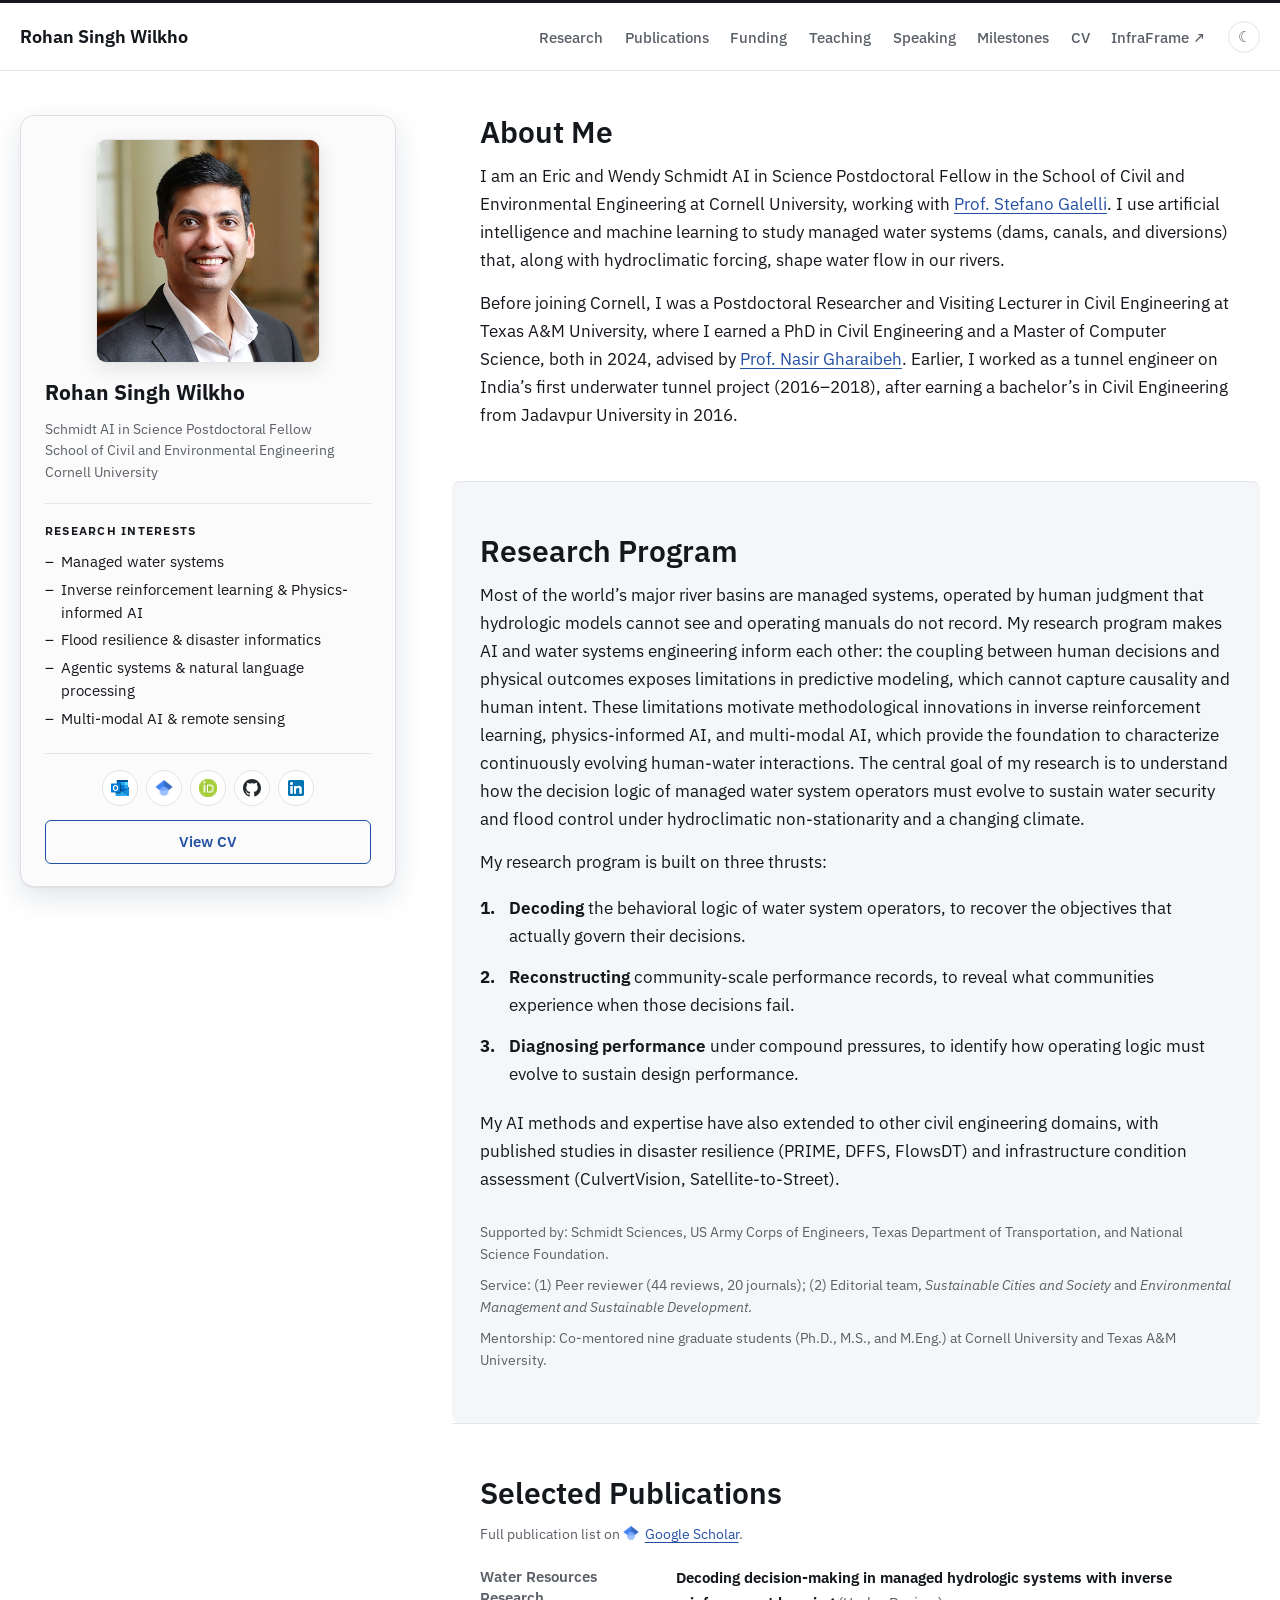
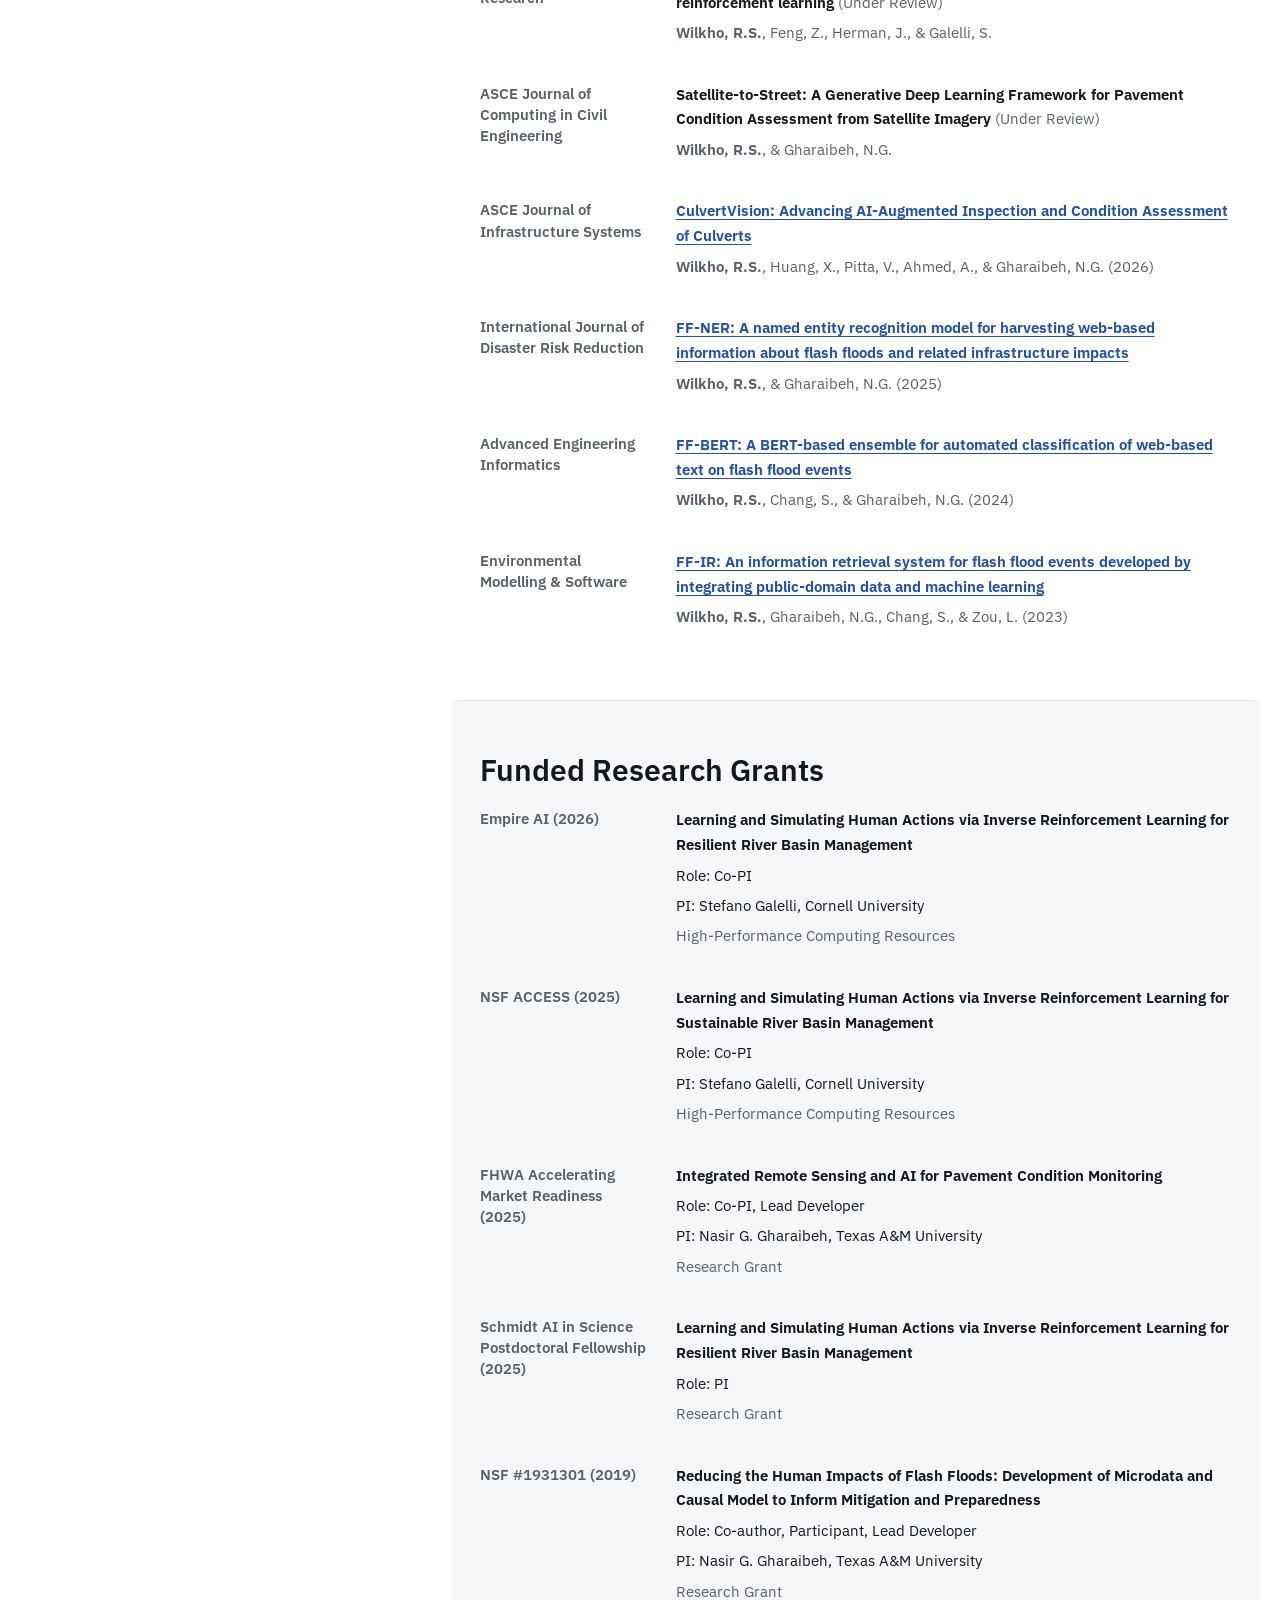
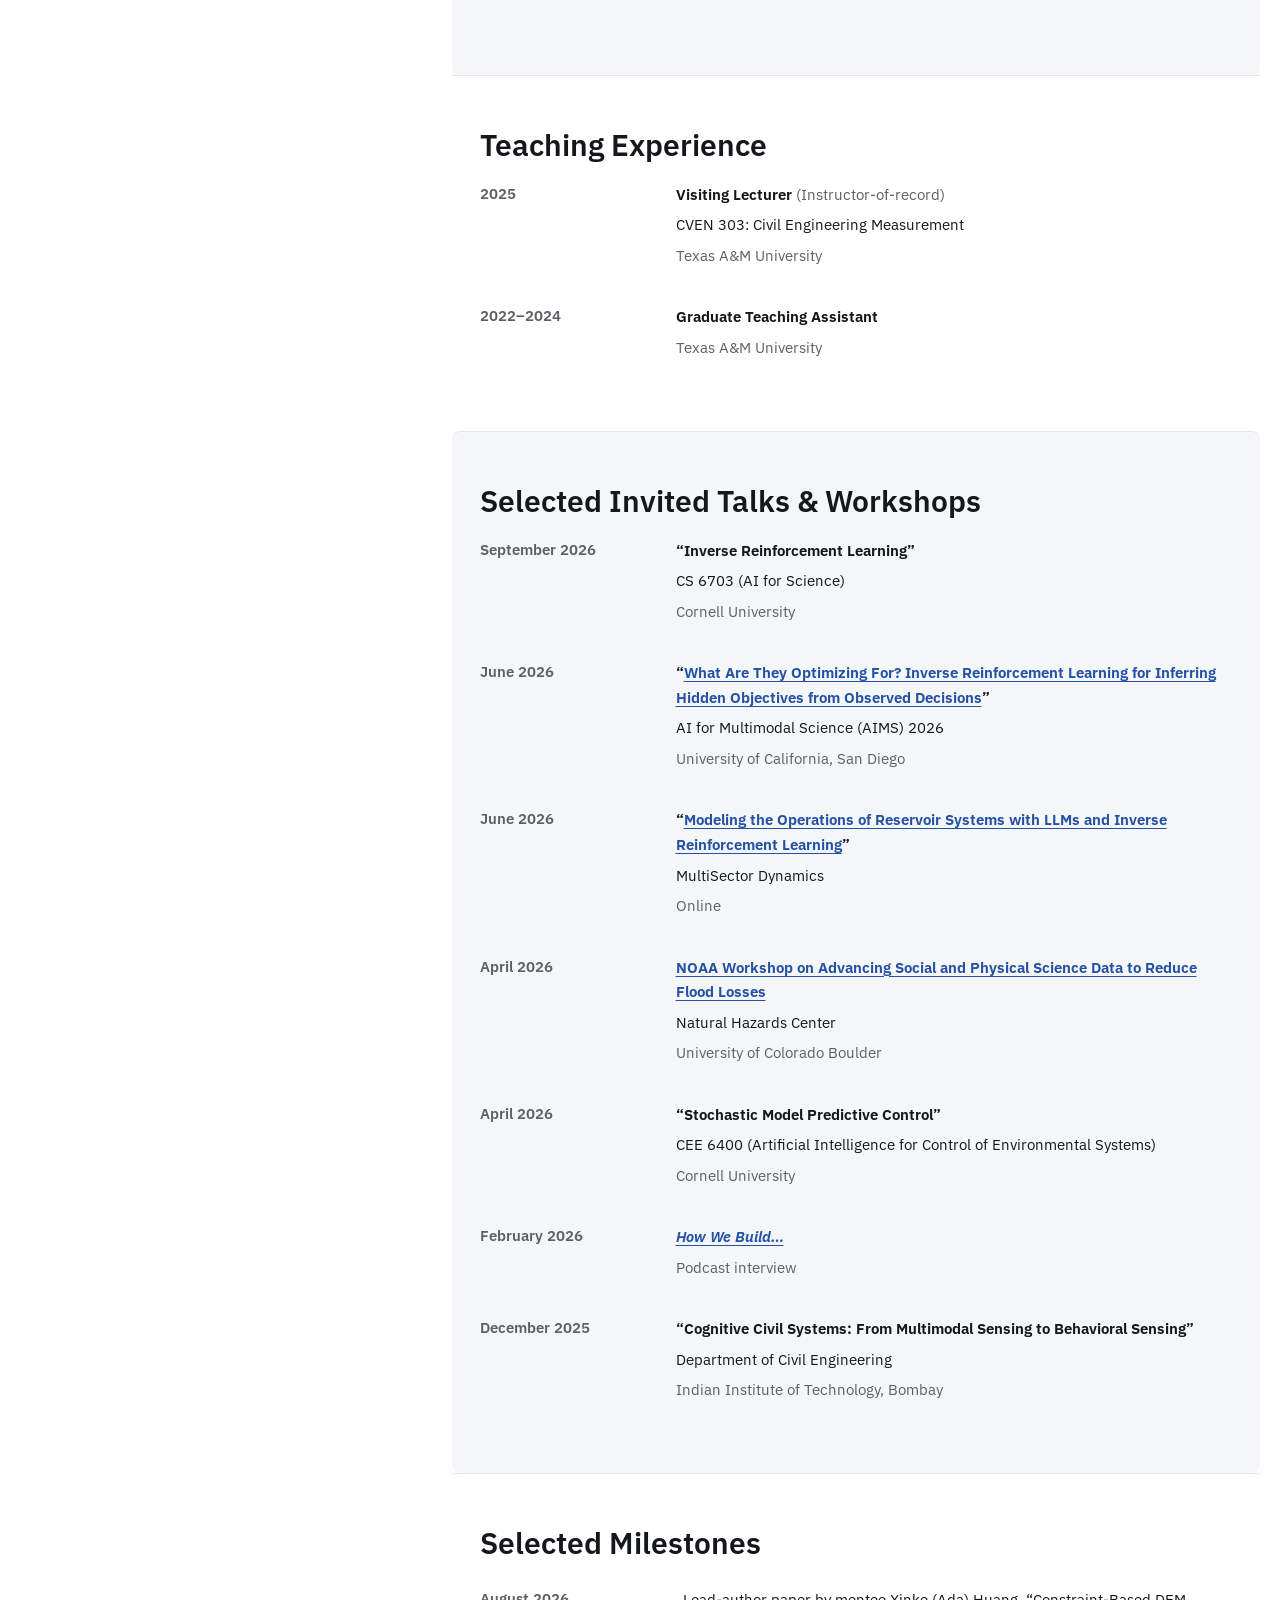
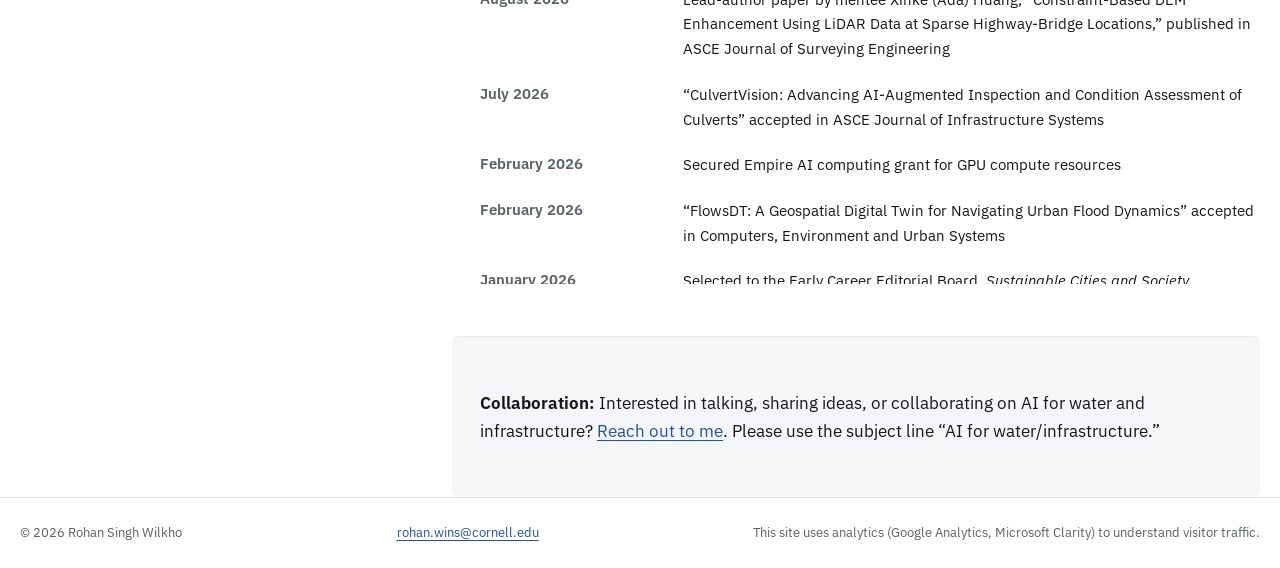
==== commit 3822fb9e: "Disclaimed" ====
--- a/index.html
+++ b/index.html
@@ -1,9 +1,25 @@
 <!DOCTYPE html>
 <html lang="en">
 <head>
+  <!-- Google tag (gtag.js) -->
+  <script async src="https://www.googletagmanager.com/gtag/js?id=G-NSSXFM7LXE"></script>
+  <script>
+    window.dataLayer = window.dataLayer || [];
+    function gtag(){dataLayer.push(arguments);}
+    gtag('js', new Date());
+    gtag('config', 'G-NSSXFM7LXE');
+  </script>
+  <!-- Microsoft Clarity -->
+  <script type="text/javascript">
+    (function(c,l,a,r,i,t,y){
+        c[a]=c[a]||function(){(c[a].q=c[a].q||[]).push(arguments)};
+        t=l.createElement(r);t.async=1;t.src="https://www.clarity.ms/tag/"+i;
+        y=l.getElementsByTagName(r)[0];y.parentNode.insertBefore(t,y);
+    })(window, document, "clarity", "script", "yewbq8x7nr");
+  </script>
   <meta charset="utf-8">
   <meta name="viewport" content="width=device-width, initial-scale=1">
-  <title>Rohan Singh Wilkho: AI for Managed Water Systems | Cornell University</title>
+  <title>Rohan Singh Wilkho: AI for Managed Water Systems</title>
   <meta name="description" content="Rohan Singh Wilkho, Eric and Wendy Schmidt AI in Science Postdoctoral Fellow at Cornell University. He uses artificial intelligence and machine learning, including inverse reinforcement learning and physics-informed AI, to study managed water systems and reservoir operations.">
   <link rel="canonical" href="https://rohanwilkho.github.io/">
   <meta property="og:type" content="profile">
@@ -442,6 +458,7 @@
     <div class="wrap">
       <p>© 2026 Rohan Singh Wilkho</p>
       <p><a href="mailto:rohan.wins@cornell.edu">rohan.wins@cornell.edu</a></p>
+      <p>This site uses analytics (Google Analytics, Microsoft Clarity) to understand visitor traffic.</p>
     </div>
   </footer>
 
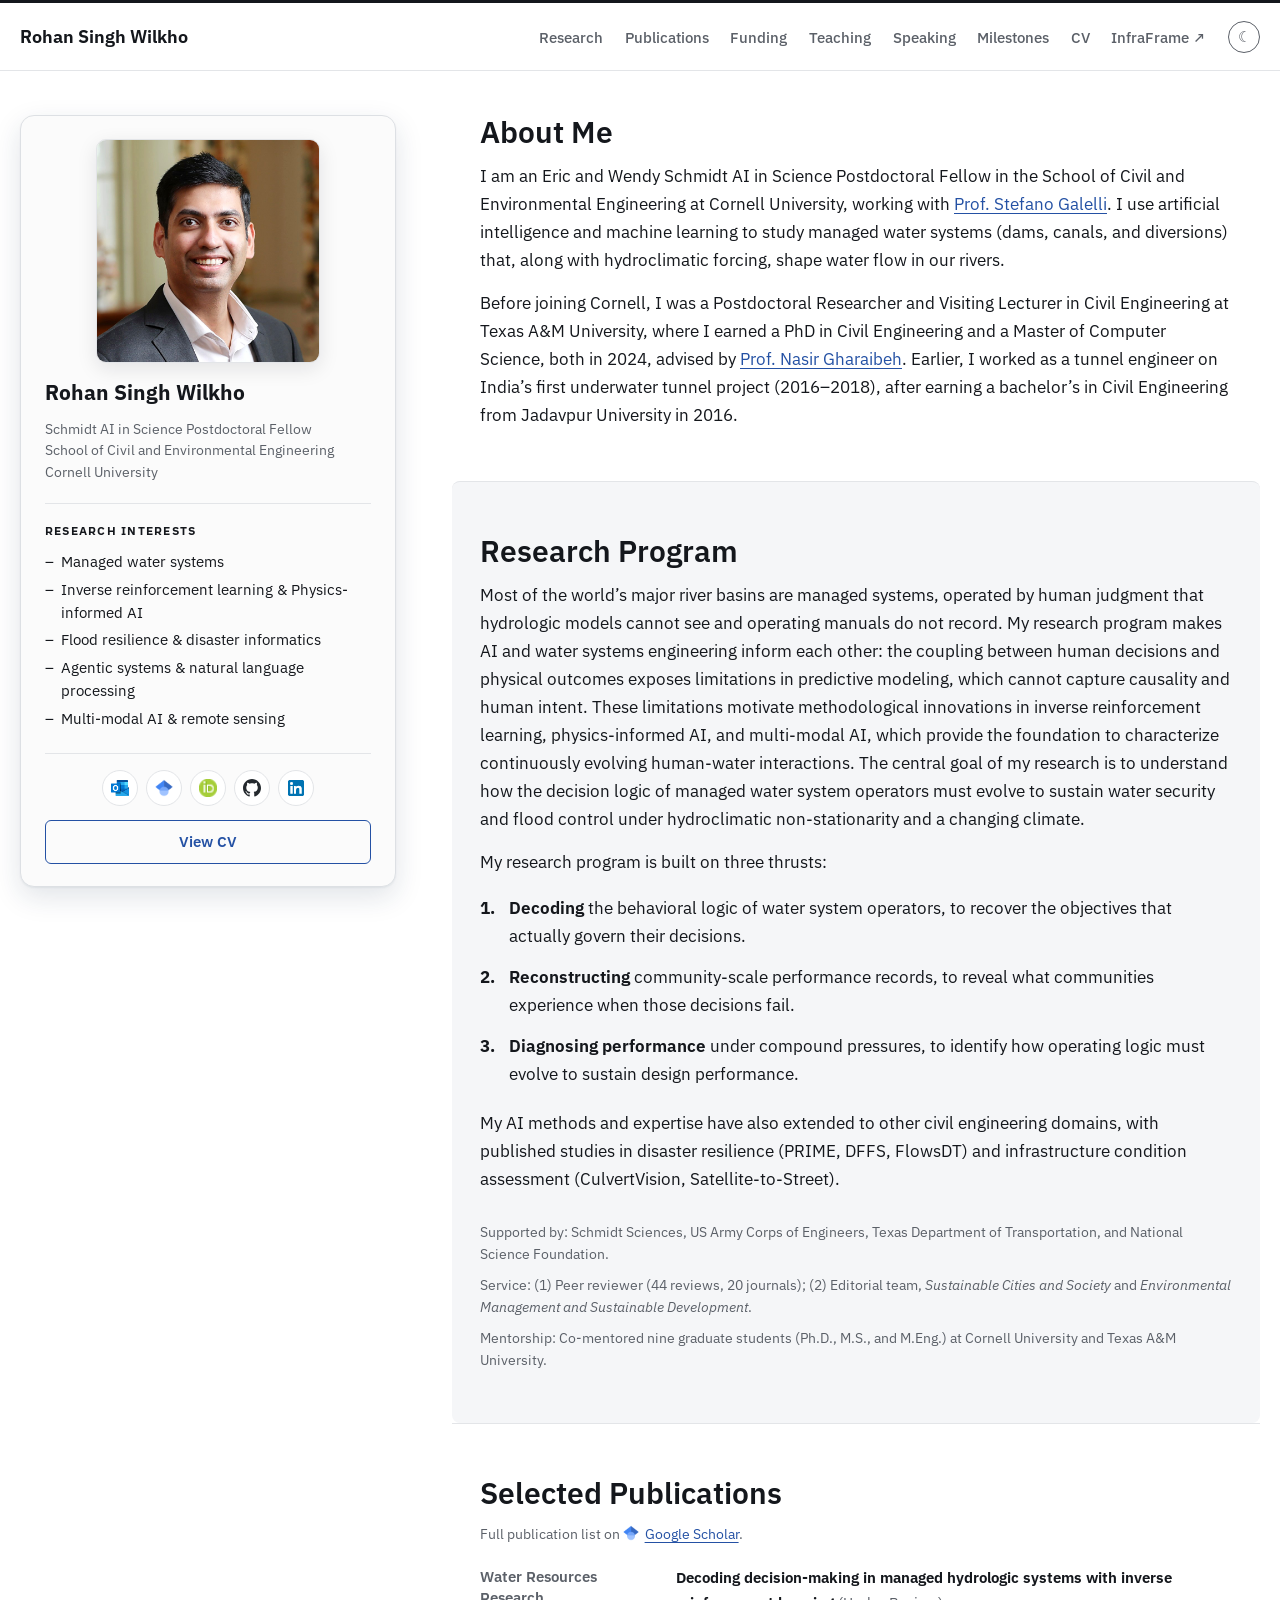
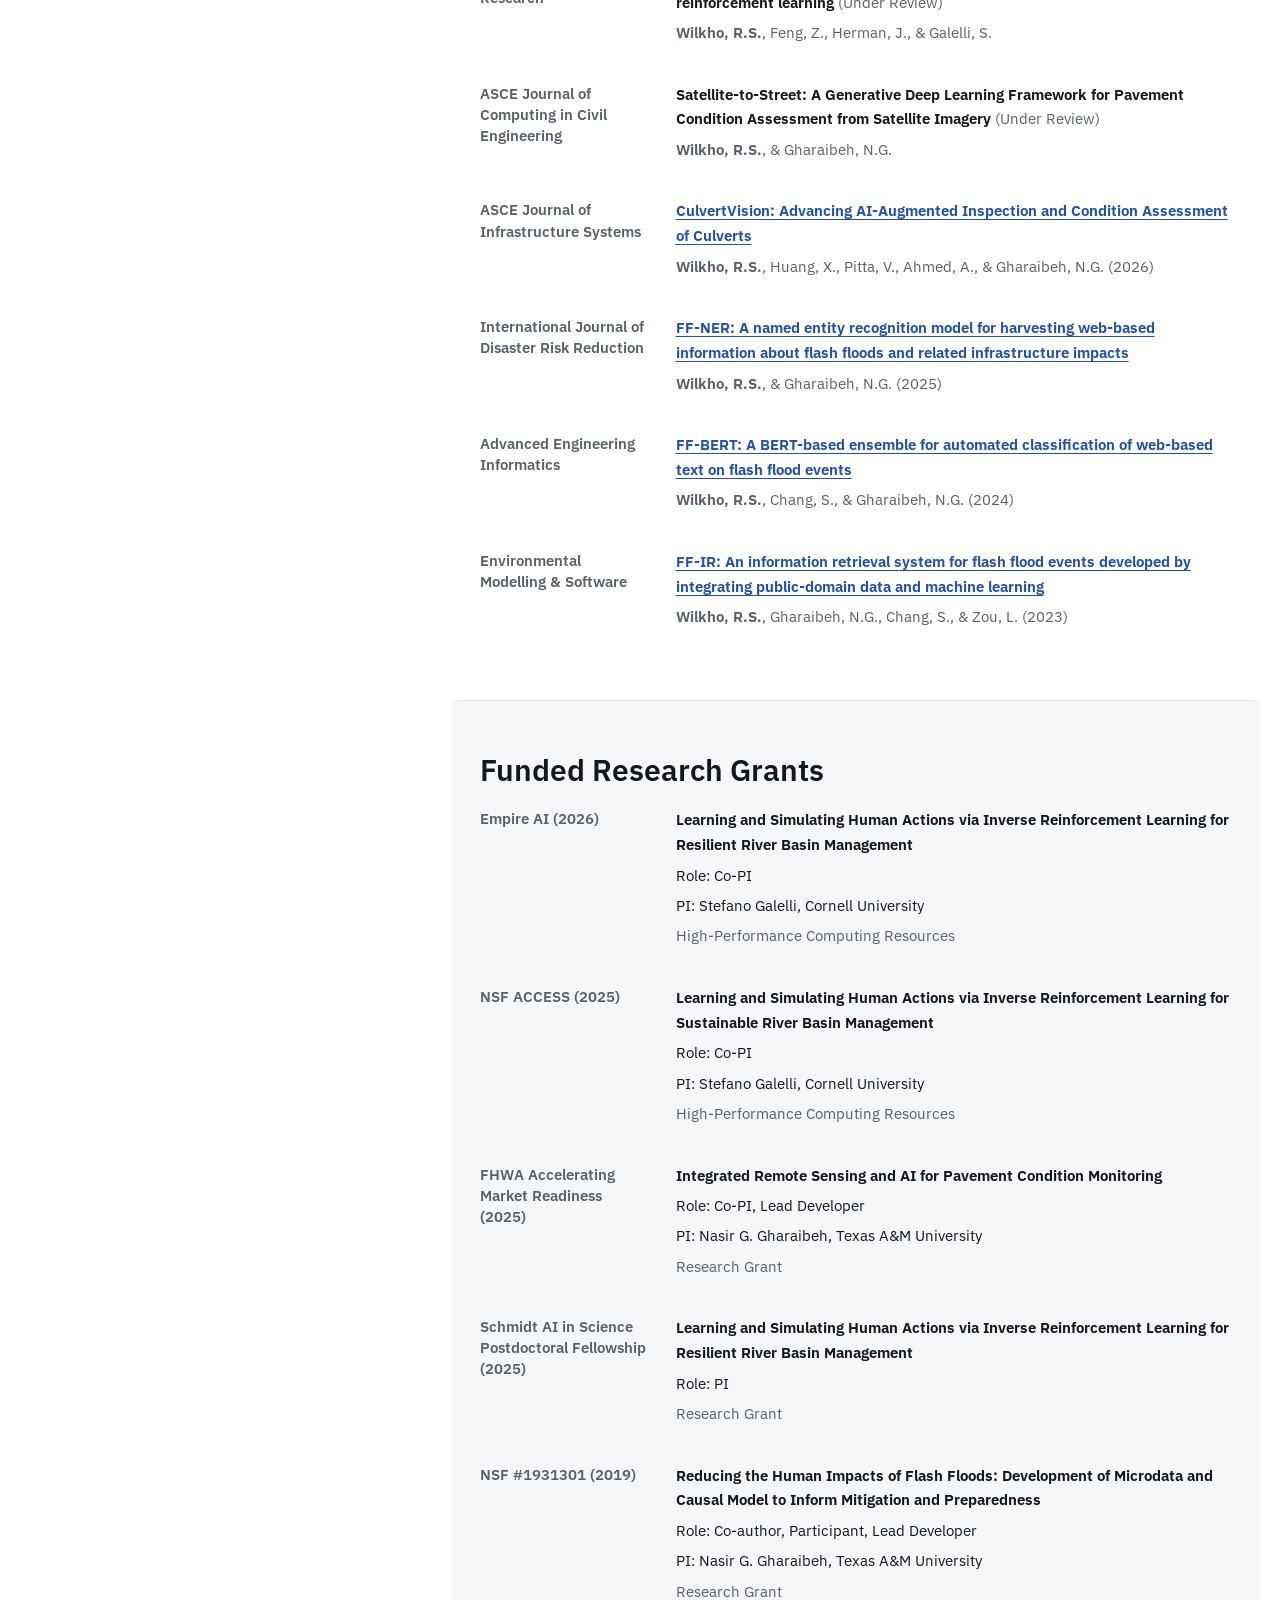
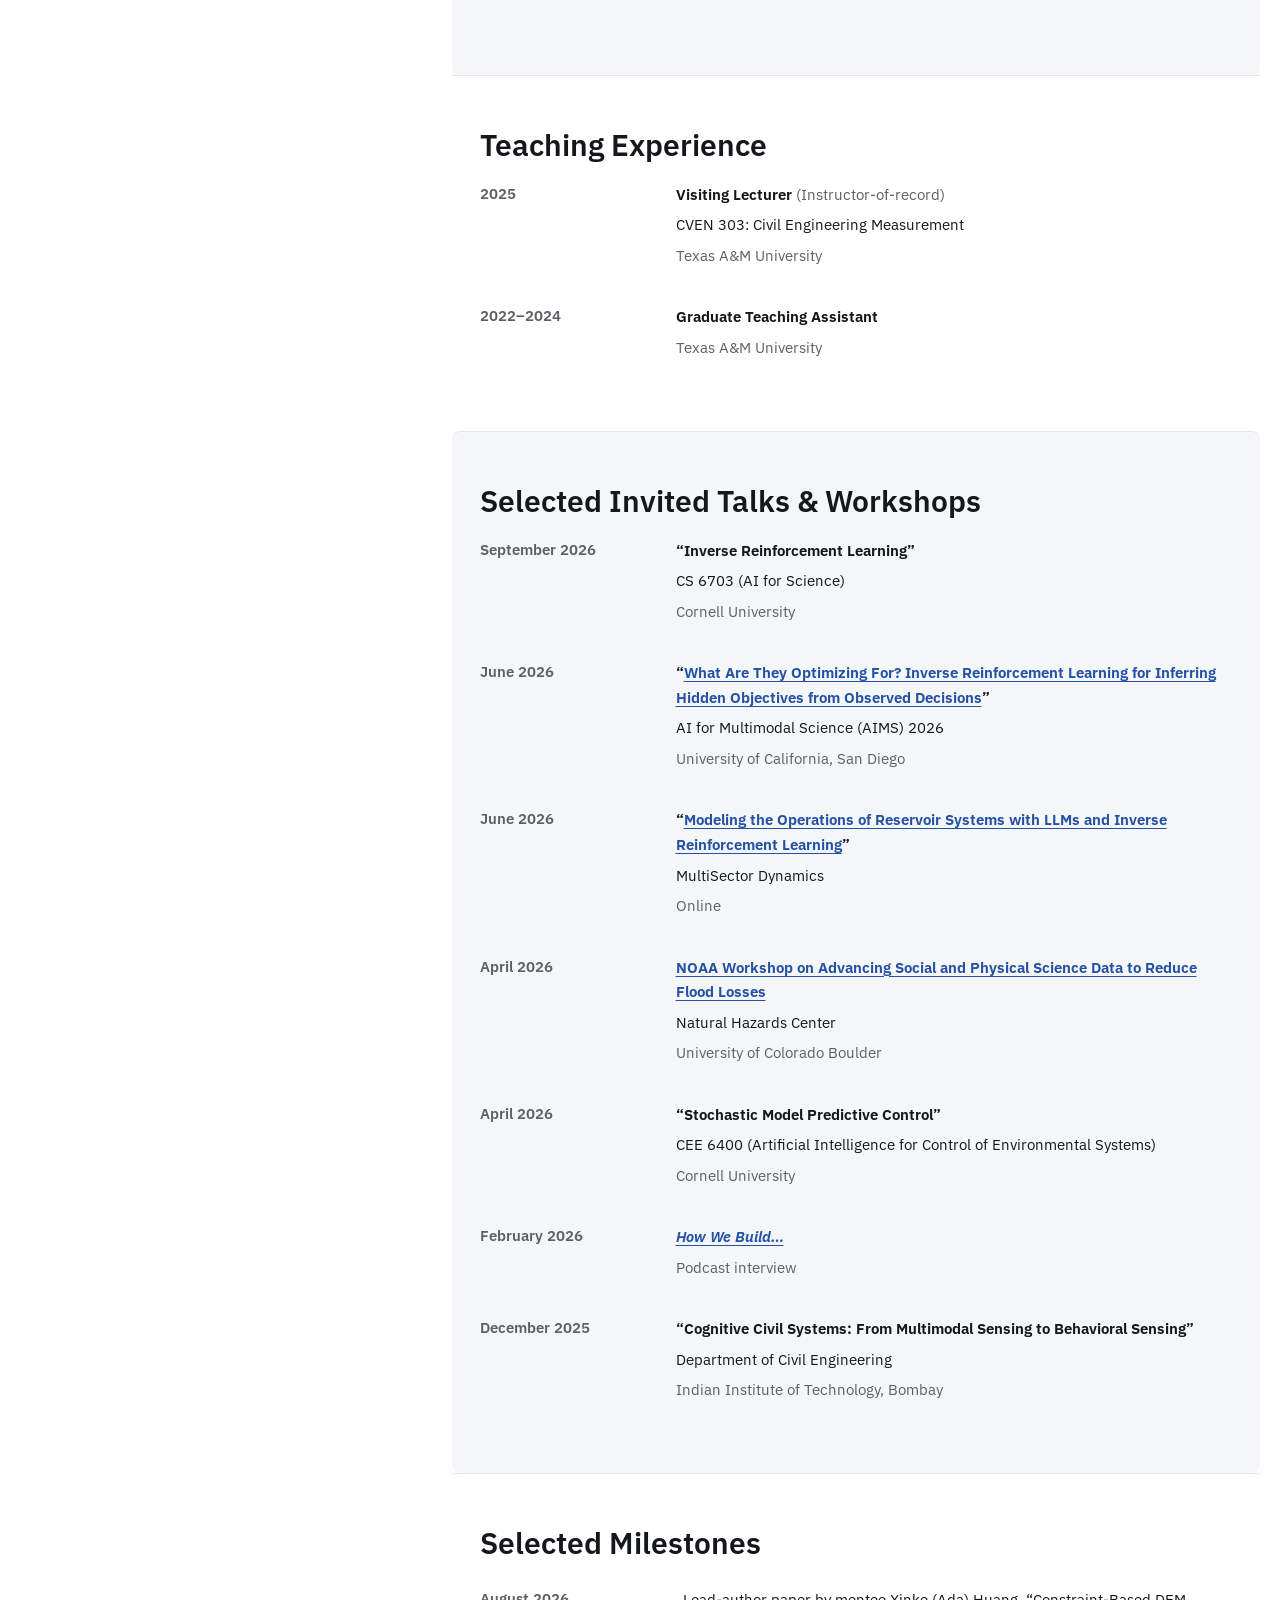
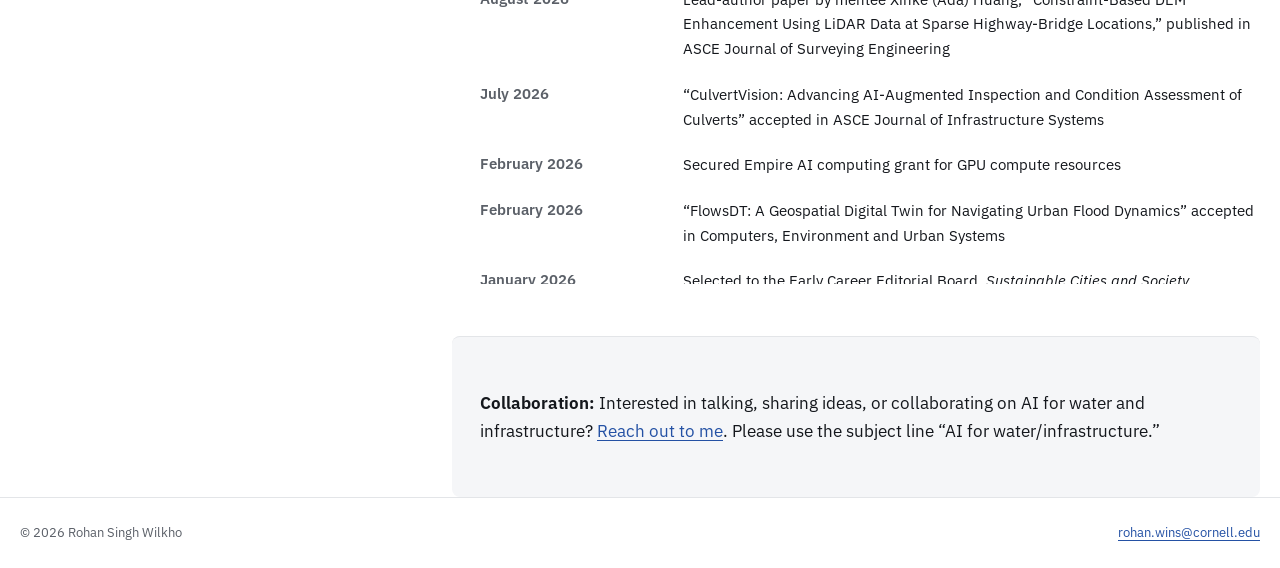
==== commit 4d12ebf3: "Update" ====
--- a/index.html
+++ b/index.html
@@ -31,7 +31,7 @@
   <link rel="preconnect" href="https://fonts.googleapis.com">
   <link rel="preconnect" href="https://fonts.gstatic.com" crossorigin>
   <link href="https://fonts.googleapis.com/css2?family=IBM+Plex+Sans:wght@400;500;600;700&display=swap" rel="stylesheet">
-  <link rel="stylesheet" href="styles.css?v=3">
+  <link rel="stylesheet" href="styles.css?v=4">
   <script>
     /* Light is the default; apply a saved dark choice before first paint. */
     (function () {
@@ -458,7 +458,6 @@
     <div class="wrap">
       <p>© 2026 Rohan Singh Wilkho</p>
       <p><a href="mailto:rohan.wins@cornell.edu">rohan.wins@cornell.edu</a></p>
-      <p>This site uses analytics (Google Analytics, Microsoft Clarity) to understand visitor traffic.</p>
     </div>
   </footer>
 
--- a/styles.css
+++ b/styles.css
@@ -138,7 +138,7 @@
 
 .theme-toggle {
   background: none;
-  border: 1px solid var(--rule);
+  border: 1px solid var(--ink-soft);
   border-radius: 999px;
   width: 2rem;
   height: 2rem;
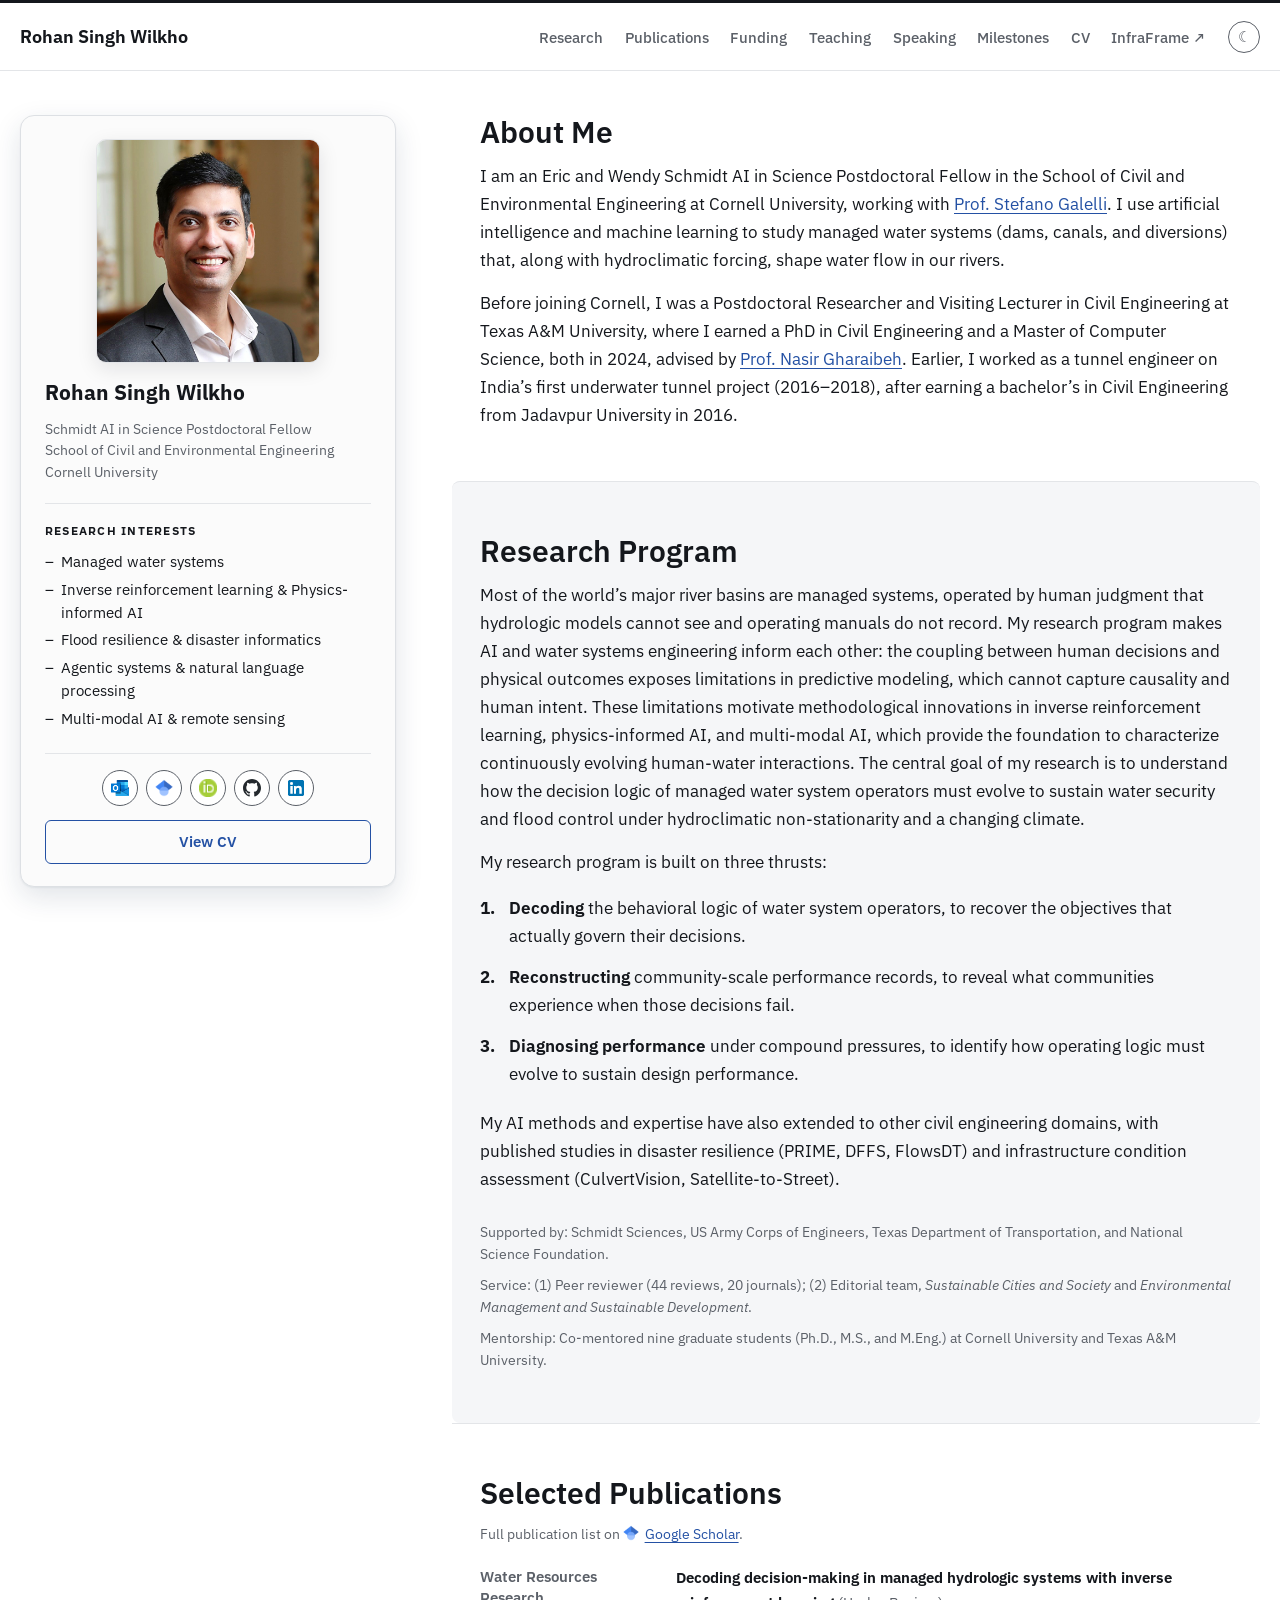
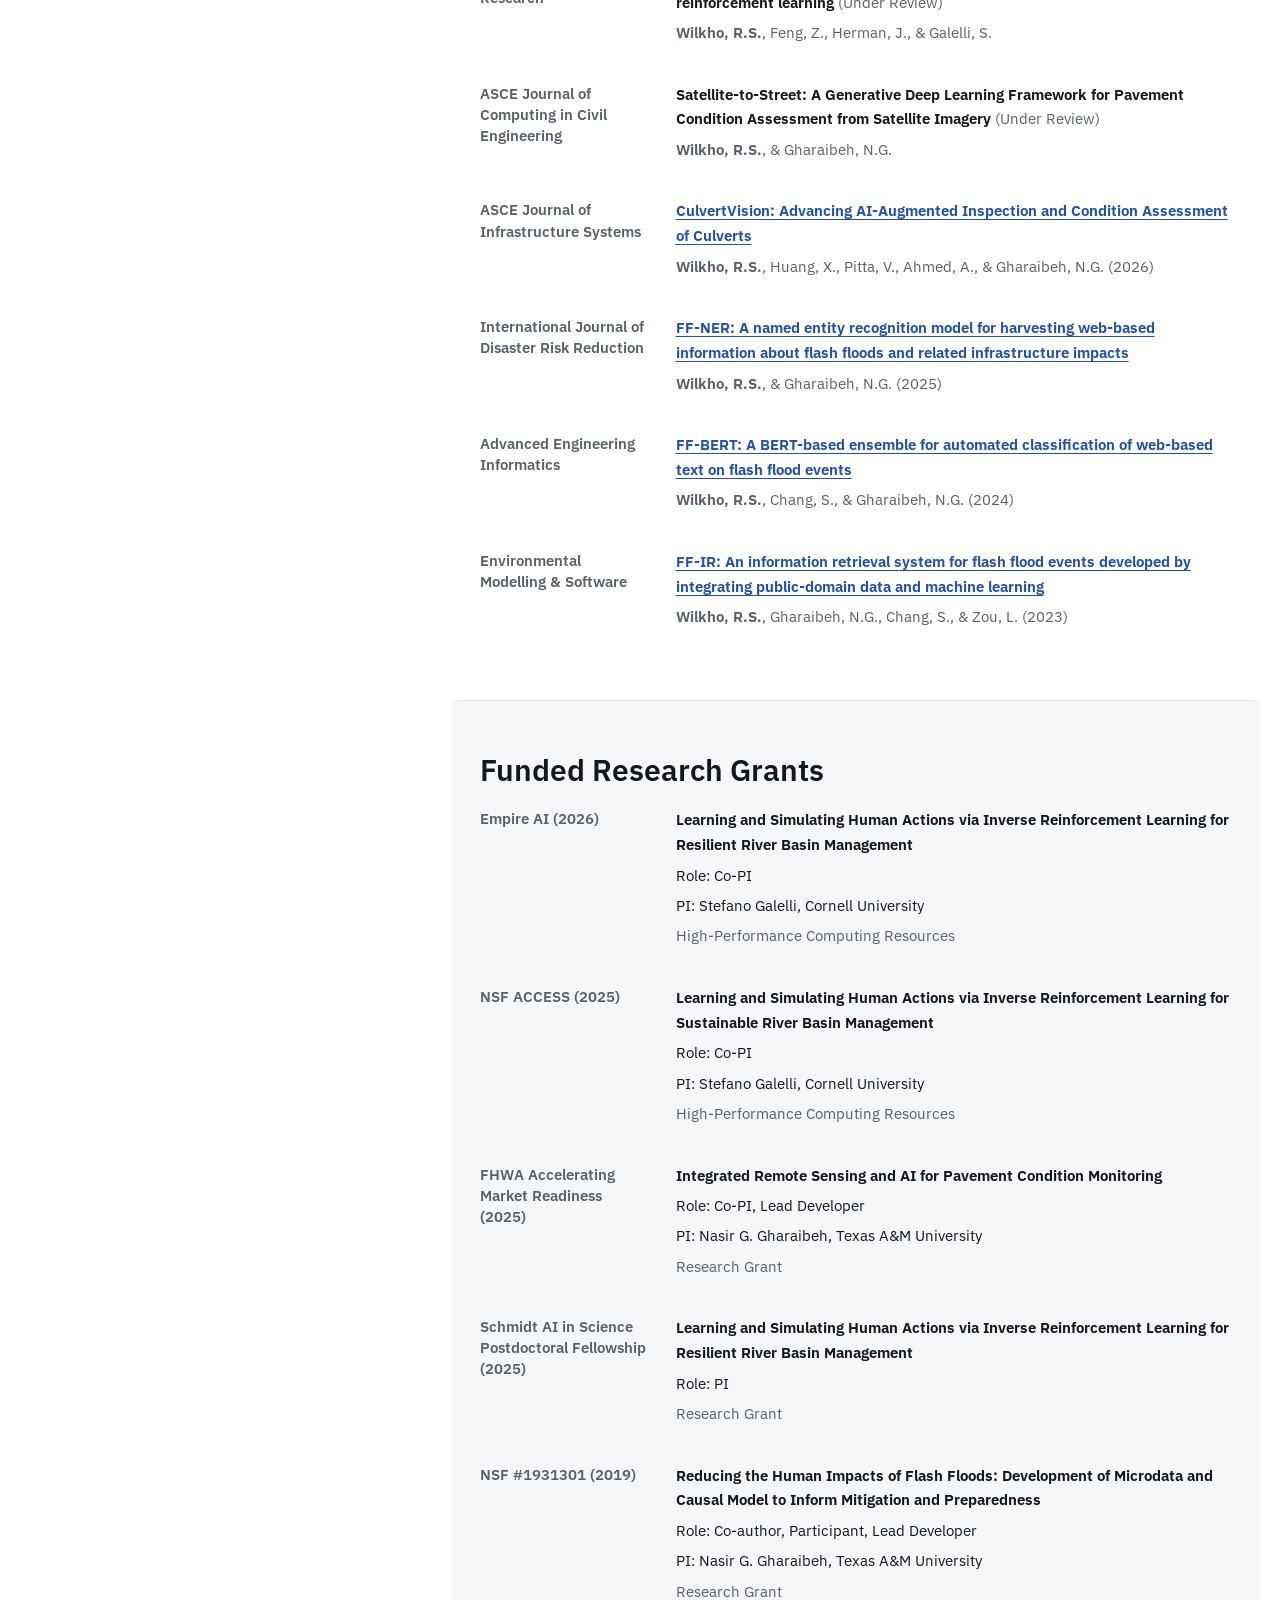
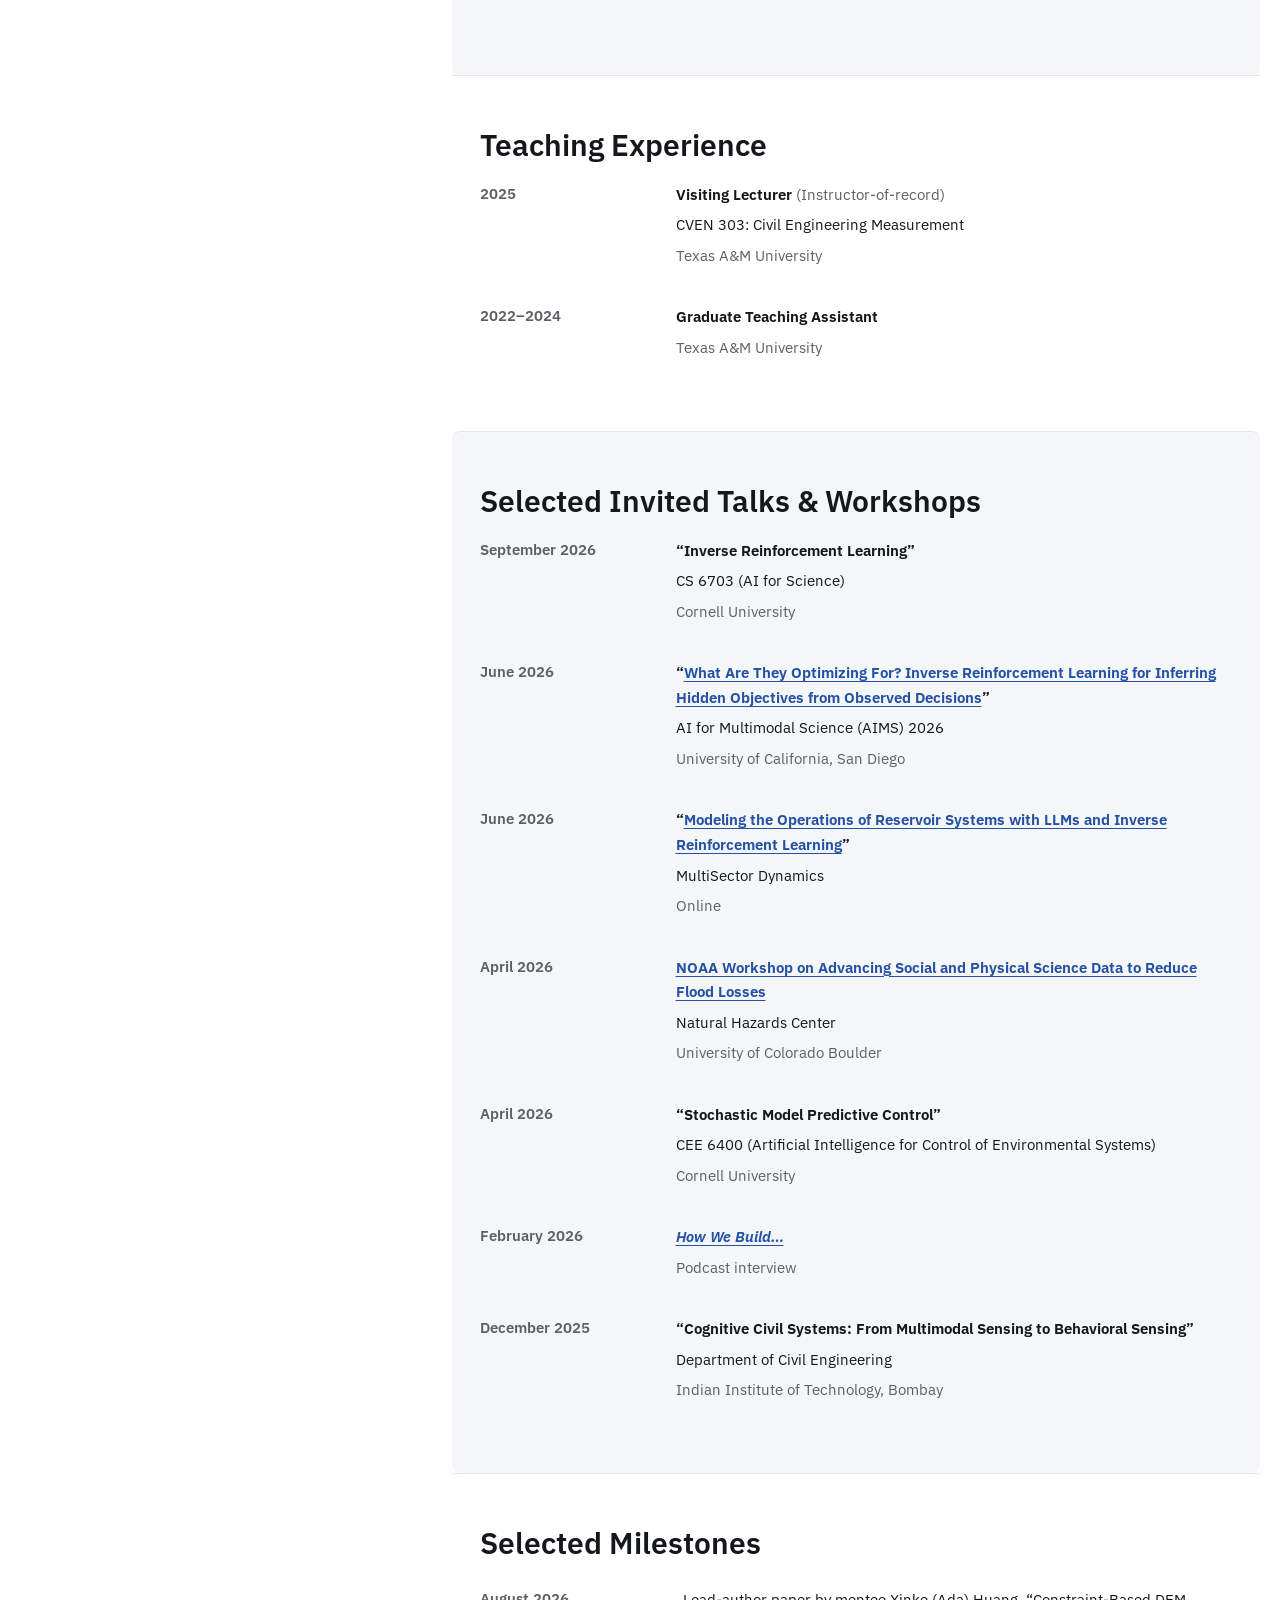
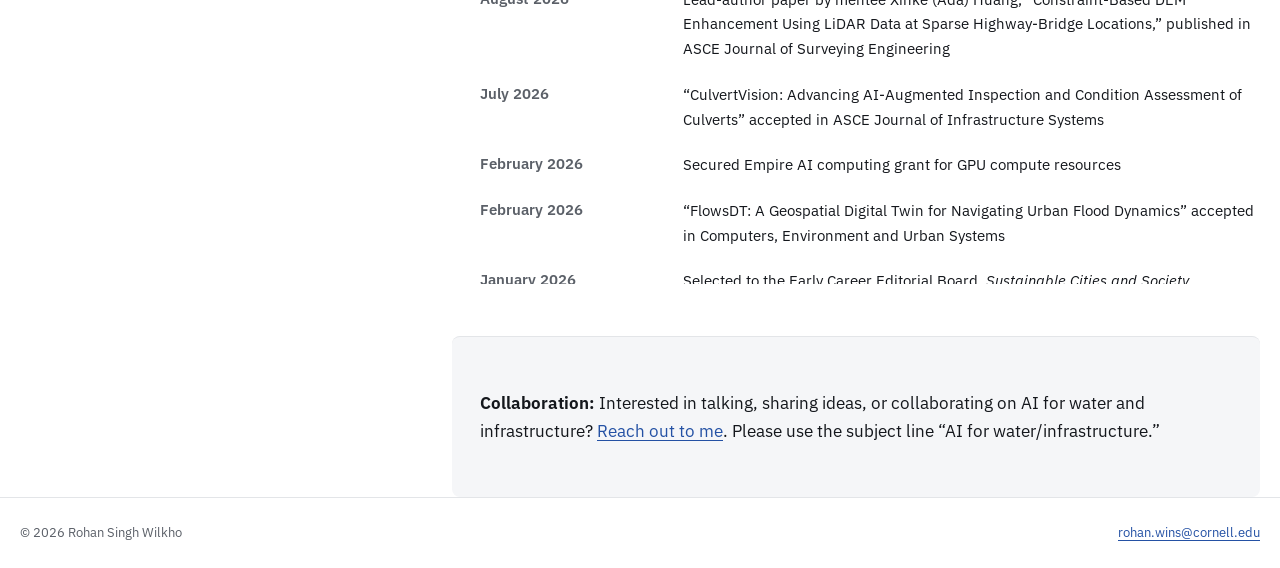
==== commit 010fb76e: "Dark icons" ====
--- a/index.html
+++ b/index.html
@@ -31,7 +31,7 @@
   <link rel="preconnect" href="https://fonts.googleapis.com">
   <link rel="preconnect" href="https://fonts.gstatic.com" crossorigin>
   <link href="https://fonts.googleapis.com/css2?family=IBM+Plex+Sans:wght@400;500;600;700&display=swap" rel="stylesheet">
-  <link rel="stylesheet" href="styles.css?v=4">
+  <link rel="stylesheet" href="styles.css?v=6">
   <script>
     /* Light is the default; apply a saved dark choice before first paint. */
     (function () {
--- a/styles.css
+++ b/styles.css
@@ -238,12 +238,15 @@
   width: 2.2rem;
   height: 2.2rem;
   border-radius: 999px;
-  border: 1px solid var(--rule);
+  border: 1px solid var(--ink-soft);
   color: var(--ink-soft);
   background: var(--bg);
 }
 .icon-link img { width: 1.15rem; height: 1.15rem; object-fit: contain; display: block; }
 .icon-link:hover { background: var(--accent-soft); border-color: var(--teal); }
+/* github.svg is hardcoded to GitHub's near-black brand color (#24292E), not currentColor,
+   so it disappears against the dark theme's dark card background — invert it in dark mode only. */
+:root[data-theme="dark"] .icon-link img[src$="github.svg"] { filter: invert(1); }
 .sidebar .btn {
   display: block;
   text-align: center;
